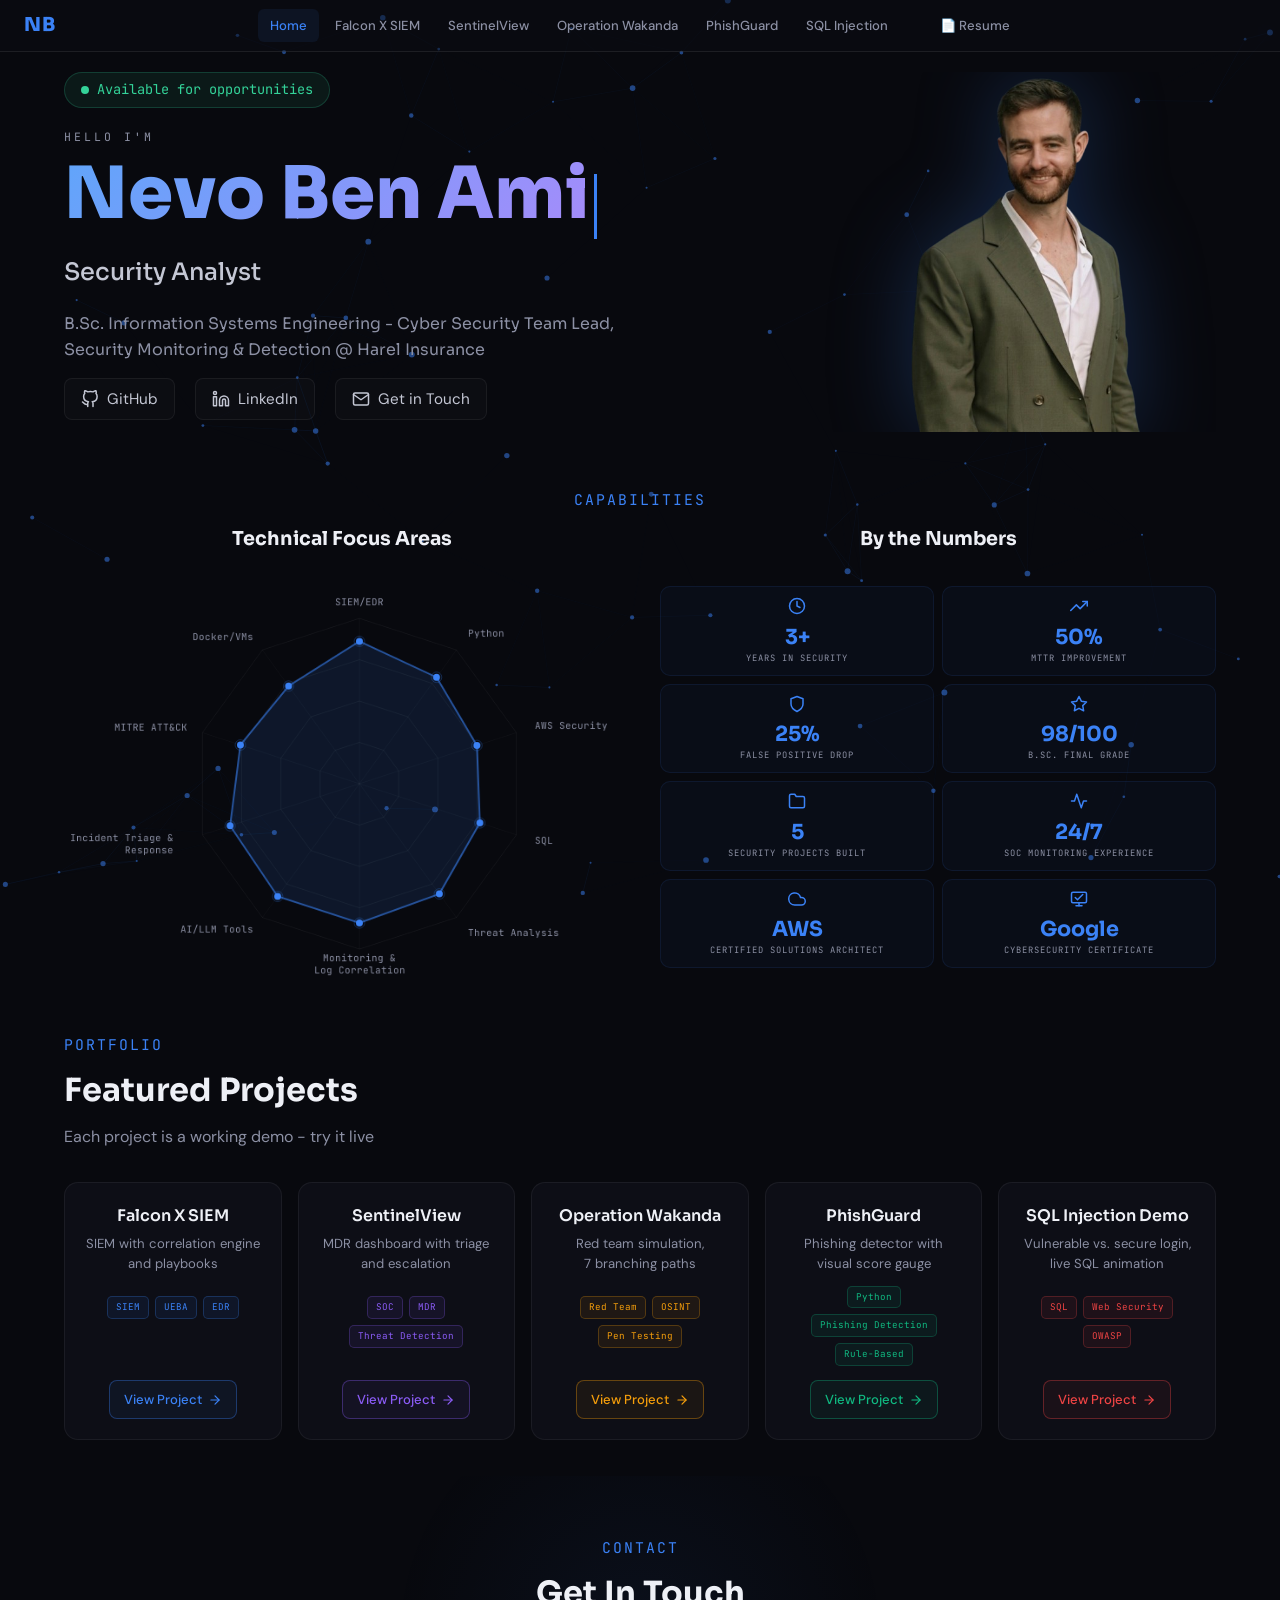
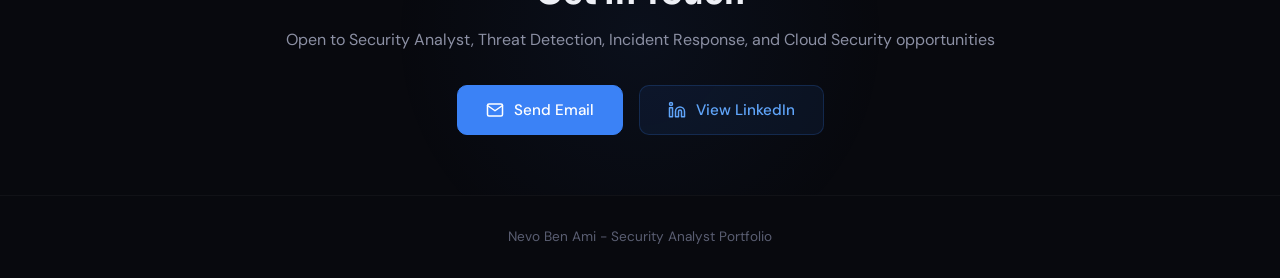
==== portfolio/index.html @ e3927777 "Initial commit" ====
<!DOCTYPE html>
<html lang="en">
<head>
  <meta charset="UTF-8">
  <link rel="icon" type="image/svg+xml" href="favicon.svg">
  <meta name="description" content="Nevo Ben Ami - Security Analyst portfolio. Team Lead at Harel Insurance, B.Sc. Information Systems Engineering - Cyber Security.">
  <meta property="og:title" content="Nevo Ben Ami - Security Analyst">
  <meta property="og:description" content="Security Analyst portfolio featuring SIEM, threat detection, and cybersecurity projects.">
  <meta property="og:image" content="nevo.png">
  <meta property="og:type" content="website">
  <meta name="viewport" content="width=device-width, initial-scale=1.0, maximum-scale=1.0">
  <title>Nevo Ben Ami - Security Analyst</title>
  <link rel="stylesheet" href="style.css">
</head>
<body>

<canvas id="particle-canvas"></canvas>
<div class="cursor-glow" id="cursorGlow"></div>

<!-- ======================== NAVBAR ======================== -->
<nav class="navbar">
  <a href="index.html" class="nav-logo">NB</a>
  <button class="hamburger" onclick="document.getElementById('navLinks').classList.toggle('open')">
    <span></span><span></span><span></span>
  </button>
  <div class="nav-links" id="navLinks">
    <a href="index.html" class="active" data-mobile="Home"><span class="nav-text">Home</span></a>
    <a href="falcon-x.html" data-mobile="Falcon X SIEM"><span class="nav-text">Falcon X SIEM</span></a>
    <a href="sentinelview.html" data-mobile="SentinelView"><span class="nav-text">SentinelView</span></a>
    <a href="operation-wakanda.html" data-mobile="Operation Wakanda"><span class="nav-text">Operation Wakanda</span></a>
    <a href="phishguard.html" data-mobile="PhishGuard"><span class="nav-text">PhishGuard</span></a>
    <a href="sql-injection.html" data-mobile="SQL Injection"><span class="nav-text">SQL Injection</span></a>
    <a href="resume.html" data-mobile="&#128196; Resume"><span class="nav-text">&#128196; Resume</span></a>
  </div>
  <div class="nav-spacer"></div>
</nav>

<div class="page-wrapper">

  <!-- ======================== HERO ======================== -->
  <section class="hero">
    <div class="hero-grid">
      <div class="hero-text">
        <div class="hero-badge fade-in">
          <span class="pulse-dot"></span>
          Available for opportunities
        </div>

        <span class="hero-hello fade-in">HELLO I'M</span>

        <h1 class="hero-name hero-name-gradient fade-in" id="heroName"><span id="typedText"></span><span class="typing-cursor" id="typingCursor"></span></h1>

        <p class="hero-role fade-in">Security Analyst</p>

        <p class="hero-about fade-in">
          <span class="hero-about-line1">B.Sc. Information Systems Engineering - Cyber Security</span>
          <span class="hero-about-line2">Team Lead, Security Monitoring & Detection @ Harel Insurance</span>
        </p>

        <div class="hero-links fade-in">
          <a href="https://github.com/N3V044" target="_blank" rel="noopener">
            <svg viewBox="0 0 24 24" fill="none" stroke="currentColor" stroke-width="2" stroke-linecap="round" stroke-linejoin="round"><path d="M9 19c-5 1.5-5-2.5-7-3m14 6v-3.87a3.37 3.37 0 0 0-.94-2.61c3.14-.35 6.44-1.54 6.44-7A5.44 5.44 0 0 0 20 4.77 5.07 5.07 0 0 0 19.91 1S18.73.65 16 2.48a13.38 13.38 0 0 0-7 0C6.27.65 5.09 1 5.09 1A5.07 5.07 0 0 0 5 4.77a5.44 5.44 0 0 0-1.5 3.78c0 5.42 3.3 6.61 6.44 7A3.37 3.37 0 0 0 9 18.13V22"/></svg>
            GitHub
          </a>
          <a href="https://www.linkedin.com/in/nevo-ben-ami-cybersecurity/" target="_blank" rel="noopener">
            <svg viewBox="0 0 24 24" fill="none" stroke="currentColor" stroke-width="2" stroke-linecap="round" stroke-linejoin="round"><path d="M16 8a6 6 0 0 1 6 6v7h-4v-7a2 2 0 0 0-2-2 2 2 0 0 0-2 2v7h-4v-7a6 6 0 0 1 6-6z"/><rect x="2" y="9" width="4" height="12"/><circle cx="4" cy="4" r="2"/></svg>
            LinkedIn
          </a>
          <a href="mailto:nevoba44@gmail.com">
            <svg viewBox="0 0 24 24" fill="none" stroke="currentColor" stroke-width="2" stroke-linecap="round" stroke-linejoin="round"><path d="M4 4h16c1.1 0 2 .9 2 2v12c0 1.1-.9 2-2 2H4c-1.1 0-2-.9-2-2V6c0-1.1.9-2 2-2z"/><polyline points="22,6 12,13 2,6"/></svg>
            Get in Touch
          </a>
        </div>
      </div>

      <div class="hero-photo fade-in">
        <img src="nevo.png" alt="Nevo Ben Ami" class="hero-img">
      </div>
    </div>
  </section>

  <!-- ======================== CAPABILITIES + STATS ======================== -->
  <section class="capabilities-stats" id="capabilities">
    <div class="container">
      <div class="capstats-header fade-in">
        <p class="section-label">Capabilities</p>
      </div>
      <div class="capstats-grid">
        <div class="capstats-left fade-in">
          <h3 class="capstats-col-title">Technical Focus Areas</h3>
          <div class="radar-container" style="margin-left:0px;margin-top:-30px">
            <canvas class="radar-canvas" id="radarCanvas" width="640" height="540"></canvas>
          </div>
        </div>
        <div class="capstats-right fade-in">
          <h3 class="capstats-col-title">By the Numbers</h3>
          <div class="stat-cards-grid">
            <div class="stat-card">
              <svg class="stat-icon" viewBox="0 0 24 24" fill="none" stroke="currentColor" stroke-width="2" stroke-linecap="round" stroke-linejoin="round"><circle cx="12" cy="12" r="10"/><polyline points="12 6 12 12 16 14"/></svg>
              <span class="stat-number">3+</span>
              <span class="stat-label">Years in Security</span>
            </div>
            <div class="stat-card">
              <svg class="stat-icon" viewBox="0 0 24 24" fill="none" stroke="currentColor" stroke-width="2" stroke-linecap="round" stroke-linejoin="round"><polyline points="23 6 13.5 15.5 8.5 10.5 1 18"/><polyline points="17 6 23 6 23 12"/></svg>
              <span class="stat-number">50%</span>
              <span class="stat-label">MTTR Improvement</span>
            </div>
            <div class="stat-card">
              <svg class="stat-icon" viewBox="0 0 24 24" fill="none" stroke="currentColor" stroke-width="2" stroke-linecap="round" stroke-linejoin="round"><path d="M12 22s8-4 8-10V5l-8-3-8 3v7c0 6 8 10 8 10z"/></svg>
              <span class="stat-number">25%</span>
              <span class="stat-label">False Positive Drop</span>
            </div>
            <div class="stat-card">
              <svg class="stat-icon" viewBox="0 0 24 24" fill="none" stroke="currentColor" stroke-width="2" stroke-linecap="round" stroke-linejoin="round"><polygon points="12 2 15.09 8.26 22 9.27 17 14.14 18.18 21.02 12 17.77 5.82 21.02 7 14.14 2 9.27 8.91 8.26 12 2"/></svg>
              <span class="stat-number">98/100</span>
              <span class="stat-label">B.Sc. Final Grade</span>
            </div>
            <div class="stat-card">
              <svg class="stat-icon" viewBox="0 0 24 24" fill="none" stroke="currentColor" stroke-width="2" stroke-linecap="round" stroke-linejoin="round"><path d="M22 19a2 2 0 0 1-2 2H4a2 2 0 0 1-2-2V5a2 2 0 0 1 2-2h5l2 3h9a2 2 0 0 1 2 2z"/></svg>
              <span class="stat-number">5</span>
              <span class="stat-label">Security Projects Built</span>
            </div>
            <div class="stat-card">
              <svg class="stat-icon" viewBox="0 0 24 24" fill="none" stroke="currentColor" stroke-width="2" stroke-linecap="round" stroke-linejoin="round"><polyline points="22 12 18 12 15 21 9 3 6 12 2 12"/></svg>
              <span class="stat-number">24/7</span>
              <span class="stat-label">SOC Monitoring Experience</span>
            </div>
            <div class="stat-card">
              <svg class="stat-icon" viewBox="0 0 24 24" fill="none" stroke="currentColor" stroke-width="2" stroke-linecap="round" stroke-linejoin="round"><path d="M18 10h-1.26A8 8 0 1 0 9 20h9a5 5 0 0 0 0-10z"/></svg>
              <span class="stat-number">AWS</span>
              <span class="stat-label">Certified Solutions Architect</span>
            </div>
            <div class="stat-card">
              <svg class="stat-icon" viewBox="0 0 24 24" fill="none" stroke="currentColor" stroke-width="2" stroke-linecap="round" stroke-linejoin="round"><rect x="2" y="3" width="20" height="14" rx="2" ry="2"/><line x1="8" y1="21" x2="16" y2="21"/><line x1="12" y1="17" x2="12" y2="21"/><path d="M7 10l3 3 7-7"/></svg>
              <span class="stat-number">Google</span>
              <span class="stat-label">Cybersecurity Certificate</span>
            </div>
          </div>
        </div>
      </div>
    </div>
  </section>

  <!-- ======================== PORTFOLIO ======================== -->
  <section class="portfolio" id="portfolio">
    <div class="container">
      <p class="section-label fade-in">Portfolio</p>
      <h2 class="section-title fade-in">Featured Projects</h2>
      <p class="section-subtitle fade-in">Each project is a working demo - try it live</p>

      <div class="portfolio-grid">

        <div class="project-card fade-in">
          <h3 class="card-title">Falcon X SIEM</h3>
          <p class="card-desc">SIEM with correlation engine and playbooks</p>
          <div class="card-tags">
            <span class="card-tag" style="color:#3b82f6;background:rgba(59,130,246,0.08);border:1px solid rgba(59,130,246,0.25)">SIEM</span>
            <span class="card-tag" style="color:#3b82f6;background:rgba(59,130,246,0.08);border:1px solid rgba(59,130,246,0.25)">UEBA</span>
            <span class="card-tag" style="color:#3b82f6;background:rgba(59,130,246,0.08);border:1px solid rgba(59,130,246,0.25)">EDR</span>
          </div>
          <a href="falcon-x.html" class="card-btn" style="color:#3b82f6;border:1px solid rgba(59,130,246,0.35);background:rgba(59,130,246,0.06)">
            View Project
            <svg viewBox="0 0 24 24" fill="none" stroke="currentColor" stroke-width="2" stroke-linecap="round" stroke-linejoin="round"><line x1="5" y1="12" x2="19" y2="12"/><polyline points="12 5 19 12 12 19"/></svg>
          </a>
        </div>

        <div class="project-card fade-in">
          <h3 class="card-title">SentinelView</h3>
          <p class="card-desc">MDR dashboard with triage and escalation</p>
          <div class="card-tags">
            <span class="card-tag" style="color:#8b5cf6;background:rgba(139,92,246,0.08);border:1px solid rgba(139,92,246,0.25)">SOC</span>
            <span class="card-tag" style="color:#8b5cf6;background:rgba(139,92,246,0.08);border:1px solid rgba(139,92,246,0.25)">MDR</span>
            <span class="card-tag" style="color:#8b5cf6;background:rgba(139,92,246,0.08);border:1px solid rgba(139,92,246,0.25)">Threat Detection</span>
          </div>
          <a href="sentinelview.html" class="card-btn" style="color:#8b5cf6;border:1px solid rgba(139,92,246,0.35);background:rgba(139,92,246,0.06)">
            View Project
            <svg viewBox="0 0 24 24" fill="none" stroke="currentColor" stroke-width="2" stroke-linecap="round" stroke-linejoin="round"><line x1="5" y1="12" x2="19" y2="12"/><polyline points="12 5 19 12 12 19"/></svg>
          </a>
        </div>

        <div class="project-card fade-in">
          <h3 class="card-title">Operation Wakanda</h3>
          <p class="card-desc">Red team simulation,<br>7 branching paths</p>
          <div class="card-tags">
            <span class="card-tag" style="color:#f59e0b;background:rgba(245,158,11,0.08);border:1px solid rgba(245,158,11,0.25)">Red Team</span>
            <span class="card-tag" style="color:#f59e0b;background:rgba(245,158,11,0.08);border:1px solid rgba(245,158,11,0.25)">OSINT</span>
            <span class="card-tag" style="color:#f59e0b;background:rgba(245,158,11,0.08);border:1px solid rgba(245,158,11,0.25)">Pen Testing</span>
          </div>
          <a href="operation-wakanda.html" class="card-btn" style="color:#f59e0b;border:1px solid rgba(245,158,11,0.35);background:rgba(245,158,11,0.06)">
            View Project
            <svg viewBox="0 0 24 24" fill="none" stroke="currentColor" stroke-width="2" stroke-linecap="round" stroke-linejoin="round"><line x1="5" y1="12" x2="19" y2="12"/><polyline points="12 5 19 12 12 19"/></svg>
          </a>
        </div>

        <div class="project-card fade-in">
          <h3 class="card-title">PhishGuard</h3>
          <p class="card-desc">Phishing detector with visual score gauge</p>
          <div class="card-tags">
            <span class="card-tag" style="color:#10b981;background:rgba(16,185,129,0.08);border:1px solid rgba(16,185,129,0.25)">Python</span>
            <span class="card-tag" style="color:#10b981;background:rgba(16,185,129,0.08);border:1px solid rgba(16,185,129,0.25)">Phishing Detection</span>
            <span class="card-tag" style="color:#10b981;background:rgba(16,185,129,0.08);border:1px solid rgba(16,185,129,0.25)">Rule-Based</span>
          </div>
          <a href="phishguard.html" class="card-btn" style="color:#10b981;border:1px solid rgba(16,185,129,0.35);background:rgba(16,185,129,0.06)">
            View Project
            <svg viewBox="0 0 24 24" fill="none" stroke="currentColor" stroke-width="2" stroke-linecap="round" stroke-linejoin="round"><line x1="5" y1="12" x2="19" y2="12"/><polyline points="12 5 19 12 12 19"/></svg>
          </a>
        </div>

        <div class="project-card fade-in">
          <h3 class="card-title">SQL Injection Demo</h3>
          <p class="card-desc">Vulnerable vs. secure login, live SQL animation</p>
          <div class="card-tags">
            <span class="card-tag" style="color:#ef4444;background:rgba(239,68,68,0.08);border:1px solid rgba(239,68,68,0.25)">SQL</span>
            <span class="card-tag" style="color:#ef4444;background:rgba(239,68,68,0.08);border:1px solid rgba(239,68,68,0.25)">Web Security</span>
            <span class="card-tag" style="color:#ef4444;background:rgba(239,68,68,0.08);border:1px solid rgba(239,68,68,0.25)">OWASP</span>
          </div>
          <a href="sql-injection.html" class="card-btn" style="color:#ef4444;border:1px solid rgba(239,68,68,0.35);background:rgba(239,68,68,0.06)">
            View Project
            <svg viewBox="0 0 24 24" fill="none" stroke="currentColor" stroke-width="2" stroke-linecap="round" stroke-linejoin="round"><line x1="5" y1="12" x2="19" y2="12"/><polyline points="12 5 19 12 12 19"/></svg>
          </a>
        </div>

      </div>
    </div>
  </section>

  <!-- ======================== GET IN TOUCH ======================== -->
  <section class="contact-section" id="contact">
    <div class="contact-glow"></div>
    <div class="container" style="text-align:center">
      <p class="section-label fade-in">Contact</p>
      <h2 class="section-title fade-in">Get In Touch</h2>
      <p class="section-subtitle fade-in">Open to Security Analyst, Threat Detection, Incident Response, and Cloud Security opportunities</p>
      <div class="contact-buttons fade-in">
        <a href="mailto:nevoba44@gmail.com" class="contact-btn contact-btn-primary">
          <svg viewBox="0 0 24 24" fill="none" stroke="currentColor" stroke-width="2" stroke-linecap="round" stroke-linejoin="round" width="18" height="18"><path d="M4 4h16c1.1 0 2 .9 2 2v12c0 1.1-.9 2-2 2H4c-1.1 0-2-.9-2-2V6c0-1.1.9-2 2-2z"/><polyline points="22,6 12,13 2,6"/></svg>
          Send Email
        </a>
        <a href="https://www.linkedin.com/in/nevo-ben-ami-cybersecurity/" target="_blank" rel="noopener" class="contact-btn contact-btn-secondary">
          <svg viewBox="0 0 24 24" fill="none" stroke="currentColor" stroke-width="2" stroke-linecap="round" stroke-linejoin="round" width="18" height="18"><path d="M16 8a6 6 0 0 1 6 6v7h-4v-7a2 2 0 0 0-2-2 2 2 0 0 0-2 2v7h-4v-7a6 6 0 0 1 6-6z"/><rect x="2" y="9" width="4" height="12"/><circle cx="4" cy="4" r="2"/></svg>
          View LinkedIn
        </a>
      </div>
    </div>
  </section>

  <footer class="footer">
    <p>Nevo Ben Ami - Security Analyst Portfolio</p>
  </footer>

</div>

<script>
/* ============================================================
   PARTICLE NETWORK BACKGROUND
   ============================================================ */
(function() {
  const canvas = document.getElementById('particle-canvas');
  const ctx = canvas.getContext('2d');
  let particles = [];
  const PARTICLE_COUNT = 80;
  const CONNECTION_DIST = 150;

  function resize() {
    canvas.width = window.innerWidth;
    canvas.height = window.innerHeight;
  }
  resize();
  window.addEventListener('resize', resize);

  class Particle {
    constructor() {
      this.x = Math.random() * canvas.width;
      this.y = Math.random() * canvas.height;
      this.vx = (Math.random() - 0.5) * 0.5;
      this.vy = (Math.random() - 0.5) * 0.5;
      this.radius = Math.random() * 2 + 1;
    }
    update() {
      this.x += this.vx;
      this.y += this.vy;
      if (this.x < 0 || this.x > canvas.width) this.vx *= -1;
      if (this.y < 0 || this.y > canvas.height) this.vy *= -1;
    }
    draw() {
      ctx.beginPath();
      ctx.arc(this.x, this.y, this.radius, 0, Math.PI * 2);
      ctx.fillStyle = 'rgba(59, 130, 246, 0.5)';
      ctx.fill();
    }
  }

  for (let i = 0; i < PARTICLE_COUNT; i++) {
    particles.push(new Particle());
  }

  function animate() {
    ctx.clearRect(0, 0, canvas.width, canvas.height);
    particles.forEach(p => { p.update(); p.draw(); });
    for (let i = 0; i < particles.length; i++) {
      for (let j = i + 1; j < particles.length; j++) {
        const dx = particles[i].x - particles[j].x;
        const dy = particles[i].y - particles[j].y;
        const dist = Math.sqrt(dx * dx + dy * dy);
        if (dist < CONNECTION_DIST) {
          ctx.beginPath();
          ctx.moveTo(particles[i].x, particles[i].y);
          ctx.lineTo(particles[j].x, particles[j].y);
          ctx.strokeStyle = 'rgba(59, 130, 246, ' + (1 - dist / CONNECTION_DIST) * 0.15 + ')';
          ctx.lineWidth = 0.5;
          ctx.stroke();
        }
      }
    }
    requestAnimationFrame(animate);
  }
  animate();
})();

/* ============================================================
   CURSOR GLOW
   ============================================================ */
document.addEventListener('mousemove', function(e) {
  const glow = document.getElementById('cursorGlow');
  glow.style.left = e.clientX + 'px';
  glow.style.top = e.clientY + 'px';
});

/* ============================================================
   TYPING ANIMATION
   ============================================================ */
(function() {
  const text = 'Nevo Ben Ami';
  const el = document.getElementById('typedText');
  const cursor = document.getElementById('typingCursor');
  let i = 0;
  function type() {
    if (i < text.length) {
      el.textContent += text.charAt(i);
      i++;
      setTimeout(type, 90);
    } else {
      setTimeout(function() { cursor.classList.add('hidden'); }, 1500);
    }
  }
  setTimeout(type, 600);
})();

/* ============================================================
   SCROLL FADE-IN
   ============================================================ */
(function() {
  const observer = new IntersectionObserver(function(entries) {
    entries.forEach(function(entry) {
      if (entry.isIntersecting) {
        entry.target.classList.add('visible');
      }
    });
  }, { threshold: 0.1 });

  document.querySelectorAll('.fade-in').forEach(function(el) {
    observer.observe(el);
  });
})();

/* ============================================================
   RADAR CHART
   ============================================================ */
(function() {
  const canvas = document.getElementById('radarCanvas');
  if (!canvas) return;
  const ctx = canvas.getContext('2d');
  const skills = [
    { label: 'SIEM/EDR', value: 0.92 },
    { label: 'Python', value: 0.85 },
    { label: 'AWS Security', value: 0.80 },
    { label: 'SQL', value: 0.82 },
    { label: 'Threat Analysis', value: 0.88 },
    { label: 'Monitoring &\nLog Correlation', value: 0.90 },
    { label: 'AI/LLM Tools', value: 0.90 },
    { label: 'Incident Triage &\nResponse', value: 0.88 },
    { label: 'MITRE ATT&CK', value: 0.81 },
    { label: 'Docker/VMs', value: 0.78 }
  ];
  const n = skills.length;
  const cx = canvas.width / 2 + 20;
  const cy = canvas.height / 2 + 10;
  const maxR = 190;
  const levels = 4;
  let animProgress = 0;
  const animDuration = 60;

  function angleFor(i) {
    return (Math.PI * 2 * i / n) - Math.PI / 2;
  }

  function draw(progress) {
    ctx.clearRect(0, 0, canvas.width, canvas.height);
    // grid
    for (let l = 1; l <= levels; l++) {
      ctx.beginPath();
      const r = maxR * l / levels;
      for (let i = 0; i <= n; i++) {
        const a = angleFor(i % n);
        const x = cx + Math.cos(a) * r;
        const y = cy + Math.sin(a) * r;
        if (i === 0) ctx.moveTo(x, y); else ctx.lineTo(x, y);
      }
      ctx.closePath();
      ctx.strokeStyle = 'rgba(255,255,255,0.06)';
      ctx.lineWidth = 1;
      ctx.stroke();
    }
    // axes
    for (let i = 0; i < n; i++) {
      const a = angleFor(i);
      ctx.beginPath();
      ctx.moveTo(cx, cy);
      ctx.lineTo(cx + Math.cos(a) * maxR, cy + Math.sin(a) * maxR);
      ctx.strokeStyle = 'rgba(255,255,255,0.04)';
      ctx.stroke();
    }
    // data polygon
    ctx.beginPath();
    for (let i = 0; i <= n; i++) {
      const idx = i % n;
      const a = angleFor(idx);
      const r = maxR * skills[idx].value * progress;
      const x = cx + Math.cos(a) * r;
      const y = cy + Math.sin(a) * r;
      if (i === 0) ctx.moveTo(x, y); else ctx.lineTo(x, y);
    }
    ctx.closePath();
    ctx.fillStyle = 'rgba(59, 130, 246, 0.12)';
    ctx.fill();
    ctx.strokeStyle = 'rgba(59, 130, 246, 0.6)';
    ctx.lineWidth = 2;
    ctx.stroke();
    // dots
    for (let i = 0; i < n; i++) {
      const a = angleFor(i);
      const r = maxR * skills[i].value * progress;
      const x = cx + Math.cos(a) * r;
      const y = cy + Math.sin(a) * r;
      ctx.beginPath();
      ctx.arc(x, y, 4, 0, Math.PI * 2);
      ctx.fillStyle = '#3b82f6';
      ctx.fill();
      ctx.beginPath();
      ctx.arc(x, y, 6, 0, Math.PI * 2);
      ctx.strokeStyle = 'rgba(59,130,246,0.3)';
      ctx.lineWidth = 1;
      ctx.stroke();
    }
    // labels (multiline support)
    ctx.font = '11px "JetBrains Mono", monospace';
    ctx.fillStyle = '#8c90a4';
    ctx.textBaseline = 'middle';
    for (let i = 0; i < n; i++) {
      const a = angleFor(i);
      var lr = maxR + 18;
      if (Math.cos(a) > 0.1) lr = maxR + 22;
      if (i === 7) lr = maxR + 35;
      const x = cx + Math.cos(a) * lr;
      const y = cy + Math.sin(a) * lr;
      if (Math.abs(Math.cos(a)) < 0.1) {
        ctx.textAlign = 'center';
      } else if (Math.cos(a) > 0) {
        ctx.textAlign = 'left';
      } else {
        ctx.textAlign = 'right';
      }
      var lines = skills[i].label.split('\n');
      var lineH = 14;
      var savedAlign = ctx.textAlign;
      if (lines.length > 1 && i !== 7) ctx.textAlign = 'center';
      var startY = y - (lines.length - 1) * lineH / 2;
      for (var li = 0; li < lines.length; li++) {
        ctx.fillText(lines[li], x, startY + li * lineH);
      }
      ctx.textAlign = savedAlign;
    }
  }

  let started = false;
  const radarObs = new IntersectionObserver(function(entries) {
    if (entries[0].isIntersecting && !started) {
      started = true;
      function step() {
        animProgress++;
        const t = Math.min(animProgress / animDuration, 1);
        const eased = 1 - Math.pow(1 - t, 3);
        draw(eased);
        if (t < 1) requestAnimationFrame(step);
      }
      step();
    }
  }, { threshold: 0.3 });
  radarObs.observe(canvas);
})();
</script>

<script>
document.querySelectorAll('.nav-links a').forEach(function(link) {
  link.addEventListener('click', function(e) {
    var href = this.getAttribute('href');
    if (href && !href.startsWith('#') && !href.startsWith('mailto')) {
      e.preventDefault();
      document.body.style.transition = 'opacity 0.3s ease';
      document.body.style.opacity = '0';
      setTimeout(function() { window.location.href = href; }, 300);
    }
  });
});
</script>

<script>
window.addEventListener('load', function() {
  requestAnimationFrame(function() {
    requestAnimationFrame(function() {
      var active = document.querySelector('.nav-links a.active');
      var navLinks = document.getElementById('navLinks');
      if (active && navLinks) {
        var activeRect = active.getBoundingClientRect();
        var navRect = navLinks.getBoundingClientRect();
        var offset = activeRect.left - navRect.left - (navRect.width / 2) + (activeRect.width / 2);
        navLinks.scrollLeft = Math.max(0, navLinks.scrollLeft + offset);
      }
    });
  });
});
</script>

</body>
</html>
---- portfolio/style.css ----
/* ============================================================
   DESIGN SYSTEM
   ============================================================ */
@import url('https://fonts.googleapis.com/css2?family=DM+Sans:ital,wght@0,400;0,500;0,700;1,400&family=JetBrains+Mono:wght@400;500;700&family=Sora:wght@400;500;600;700;800&display=swap');

:root {
  --bg: #08090e;
  --bg2: #0d0e16;
  --bg3: #12131d;
  --bg4: #1a1b28;
  --bg5: #232436;
  --tx: #eef0f6;
  --t2: #c4c7d4;
  --t3: #8c90a4;
  --t4: #5a5e72;
  --bl: #3b82f6;
  --bl2: #60a5fa;
  --tl: #34d399;
  --am: #fbbf24;
  --rd: #f87171;
  --font-heading: 'Sora', sans-serif;
  --font-body: 'DM Sans', sans-serif;
  --font-mono: 'JetBrains Mono', monospace;
  --navbar-h: 52px;
}

/* ============================================================
   RESET & BASE
   ============================================================ */
*, *::before, *::after {
  margin: 0;
  padding: 0;
  box-sizing: border-box;
}

html {
  scroll-behavior: smooth;
  -webkit-font-smoothing: antialiased;
  -moz-osx-font-smoothing: grayscale;
  zoom: 1;
  -moz-transform: scale(1);
  text-size-adjust: 100%;
  -webkit-text-size-adjust: 100%;
}

body {
  font-family: var(--font-body);
  background: var(--bg);
  color: var(--tx);
  min-height: 100vh;
  overflow-x: hidden;
  line-height: 1.6;
  padding-top: var(--navbar-h);
  animation: pageFadeIn 0.4s ease forwards;
}

@keyframes pageFadeIn {
  from { opacity: 0; }
  to   { opacity: 1; }
}

a {
  color: var(--bl2);
  text-decoration: none;
  transition: color 0.2s;
}

a:hover {
  color: var(--bl);
}

/* ============================================================
   STICKY NAVBAR
   ============================================================ */
.navbar {
  position: fixed;
  top: 0;
  left: 0;
  right: 0;
  height: var(--navbar-h);
  background: rgba(13, 14, 22, 0.45);
  backdrop-filter: blur(20px);
  -webkit-backdrop-filter: blur(20px);
  border-bottom: 1px solid rgba(255, 255, 255, 0.08);
  z-index: 100;
  display: flex;
  align-items: center;
  padding: 0 24px;
}

.nav-logo {
  font-family: var(--font-heading);
  font-size: 1.2rem;
  font-weight: 800;
  color: var(--bl);
  text-decoration: none;
  letter-spacing: 1px;
}

.nav-logo:hover {
  color: var(--bl2);
}

.nav-spacer {
  width: 32px;
  flex-shrink: 0;
}

.nav-links {
  display: flex;
  align-items: center;
  gap: 4px;
  list-style: none;
  margin: 0 auto;
}

.nav-links a {
  font-family: var(--font-body);
  font-size: 0.82rem;
  font-weight: 500;
  color: var(--t3);
  padding: 6px 12px;
  border-radius: 6px;
  transition: all 0.2s;
  white-space: nowrap;
}

.nav-links a:hover {
  color: var(--tx);
  background: rgba(255,255,255,0.04);
}

.nav-links a.active {
  color: var(--bl);
  background: rgba(59,130,246,0.08);
}

.page-falcon .nav-links a.active {
  color: #3b82f6;
  background: rgba(59,130,246,0.08);
}
.page-sentinel .nav-links a.active {
  color: #8b5cf6;
  background: rgba(139,92,246,0.08);
}
.page-wakanda .nav-links a.active {
  color: #f59e0b;
  background: rgba(245,158,11,0.08);
}
.page-phishguard .nav-links a.active {
  color: #10b981;
  background: rgba(16,185,129,0.08);
}
.page-sql .nav-links a.active {
  color: #ef4444;
  background: rgba(239,68,68,0.08);
}

.nav-links a[href="resume.html"] {
  margin-left: 24px;
}

.hamburger {
  display: none;
  flex-direction: column;
  gap: 5px;
  background: none;
  border: none;
  cursor: pointer;
  padding: 4px;
  margin-left: auto;
}

.hamburger span {
  display: block;
  width: 22px;
  height: 2px;
  background: var(--t2);
  border-radius: 2px;
  transition: all 0.3s;
}

/* ============================================================
   PARTICLE CANVAS
   ============================================================ */
#particle-canvas {
  position: fixed;
  top: 0;
  left: 0;
  width: 100%;
  height: 100%;
  z-index: 0;
  pointer-events: none;
}

/* ============================================================
   CURSOR GLOW
   ============================================================ */
.cursor-glow {
  position: fixed;
  width: 600px;
  height: 600px;
  border-radius: 50%;
  pointer-events: none;
  z-index: 1;
  background: radial-gradient(circle, rgba(59,130,246,0.06) 0%, transparent 70%);
  transform: translate(-50%, -50%);
  transition: opacity 0.3s;
  opacity: 0;
}

body:hover .cursor-glow {
  opacity: 1;
}

/* ============================================================
   LAYOUT
   ============================================================ */
.page-wrapper {
  position: relative;
  z-index: 2;
  min-height: 100vh;
}

.container {
  max-width: 1200px;
  margin: 0 auto;
  padding: 0 24px;
}

section {
  padding: 36px 0;
}

/* ============================================================
   SCROLL ANIMATIONS
   ============================================================ */
.fade-in {
  opacity: 0;
  transform: translateY(30px);
  transition: opacity 0.7s ease, transform 0.7s ease;
}

.fade-in.visible {
  opacity: 1;
  transform: translateY(0);
}

/* ============================================================
   SECTION TITLES
   ============================================================ */
.section-label {
  font-family: var(--font-mono);
  font-size: 0.925rem;
  color: var(--bl);
  text-transform: uppercase;
  letter-spacing: 2px;
  margin-bottom: 8px;
}

.section-title {
  font-family: var(--font-heading);
  font-size: 2rem;
  font-weight: 700;
  color: var(--tx);
  margin-bottom: 8px;
}

.section-subtitle {
  color: var(--t3);
  font-size: 1rem;
  margin-bottom: 32px;
}

/* ============================================================
   HERO SECTION
   ============================================================ */
.hero {
  padding: 20px 24px 20px;
  max-width: 1200px;
  margin: 0 auto;
}

.hero-grid {
  display: grid;
  grid-template-columns: 1fr 1fr;
  align-items: flex-start;
  gap: 40px;
}

.hero-text {
  display: flex;
  flex-direction: column;
  align-items: flex-start;
  justify-content: flex-start;
  padding-bottom: 0;
}

.hero-photo {
  display: flex;
  align-items: flex-start;
  justify-content: flex-end;
  overflow: hidden;
  align-self: flex-start;
  padding-right: 60px;
}

.hero-img {
  max-height: 360px;
  width: auto;
  object-fit: contain;
  object-position: bottom;
  filter: drop-shadow(0 0 40px rgba(59, 130, 246, 0.25));
}

.hero-badge {
  display: inline-flex;
  align-items: center;
  gap: 8px;
  background: rgba(52, 211, 153, 0.08);
  border: 1px solid rgba(52, 211, 153, 0.2);
  border-radius: 999px;
  padding: 6px 16px;
  font-size: 0.85rem;
  color: var(--tl);
  margin-bottom: 20px;
  font-family: var(--font-mono);
}

.pulse-dot {
  width: 8px;
  height: 8px;
  background: var(--tl);
  border-radius: 50%;
  animation: pulse 2s ease-in-out infinite;
}

@keyframes pulse {
  0%, 100% { opacity: 1; box-shadow: 0 0 0 0 rgba(52, 211, 153, 0.4); }
  50% { opacity: 0.7; box-shadow: 0 0 0 8px rgba(52, 211, 153, 0); }
}

.hero-hello {
  font-family: var(--font-mono);
  font-size: 0.72rem;
  color: var(--t3);
  letter-spacing: 3px;
  text-transform: uppercase;
  margin-bottom: 8px;
}

.hero-name {
  font-family: var(--font-heading);
  font-size: clamp(2.5rem, 6vw, 4.5rem);
  font-weight: 800;
  color: var(--tx);
  line-height: 1.1;
  margin-bottom: 12px;
  min-height: 1.2em;
}

.hero-name-gradient {
  background: linear-gradient(135deg, #60a5fa, #a78bfa);
  -webkit-background-clip: text;
  -webkit-text-fill-color: transparent;
  background-clip: text;
}

.typing-cursor {
  display: inline-block;
  width: 3px;
  height: 0.9em;
  background: var(--bl);
  margin-left: 4px;
  vertical-align: text-bottom;
  animation: blink 1s step-end infinite;
  -webkit-text-fill-color: var(--bl);
}

.typing-cursor.hidden {
  display: none;
}

@keyframes blink {
  0%, 100% { opacity: 1; }
  50% { opacity: 0; }
}

.hero-role {
  font-family: var(--font-heading);
  font-size: clamp(1.1rem, 2.5vw, 1.5rem);
  color: var(--t2);
  font-weight: 500;
  margin-bottom: 20px;
}

/* About text - always visible, plain text */
.hero-about {
  font-family: var(--font-heading);
  font-size: clamp(0.9rem, 1.5vw, 1rem);
  color: var(--t3);
  font-weight: 400;
  max-width: 640px;
  line-height: 1.6;
  margin-bottom: 4px;
}

/* Links row */
.hero-links {
  display: flex;
  gap: 20px;
  margin-top: 12px;
  flex-wrap: wrap;
  justify-content: flex-start;
}

.hero-links a {
  display: inline-flex;
  align-items: center;
  gap: 8px;
  color: var(--t2);
  font-size: 0.95rem;
  padding: 8px 16px;
  border-radius: 8px;
  border: 1px solid rgba(255,255,255,0.06);
  background: rgba(255,255,255,0.02);
  transition: all 0.3s;
}

.hero-links a:hover {
  color: var(--bl2);
  border-color: rgba(59,130,246,0.3);
  background: rgba(59,130,246,0.06);
}

.hero-links svg {
  width: 18px;
  height: 18px;
}

/* ============================================================
   CAPABILITIES + STATS COMBINED SECTION
   ============================================================ */
.capabilities-stats {
  padding-bottom: 10px;
}

.capstats-header {
  text-align: center;
  width: 100%;
  display: block;
  margin-bottom: 12px;
}

.capstats-col-title {
  font-family: var(--font-heading);
  font-size: 1.2rem;
  font-weight: 700;
  color: var(--tx);
  margin: 0 0 16px 0;
  padding: 0;
  text-align: center;
  width: 100%;
}

.capstats-grid {
  display: grid;
  grid-template-columns: 1fr 1fr;
  align-items: start;
  gap: 40px;
  width: 100%;
}

.capstats-left {
  text-align: center;
  display: flex;
  flex-direction: column;
  align-items: center;
  padding: 0;
  margin: 0;
}

.radar-container {
  display: block;
  margin: 0 auto;
}

.radar-canvas {
  max-width: 640px;
  width: 100%;
  height: auto;
  aspect-ratio: 640/540;
}

.capstats-right {
  text-align: center;
  display: flex;
  flex-direction: column;
  align-items: center;
}

.capstats-right .capstats-col-title {
  margin-bottom: 32px;
}

.stat-cards-grid {
  margin: 0 auto;
  display: grid;
  grid-template-columns: 1fr 1fr;
  gap: 8px;
  width: 100%;
}

.stat-card {
  background: rgba(59, 130, 246, 0.04);
  border: 1px solid rgba(59, 130, 246, 0.1);
  border-radius: 10px;
  padding: 10px 8px;
  text-align: center;
  transition: all 0.25s;
}

.stat-card:hover {
  border-color: rgba(59,130,246,0.25);
  box-shadow: 0 0 20px rgba(59,130,246,0.08);
}

.stat-icon {
  width: 18px;
  height: 18px;
  color: var(--bl);
  margin-bottom: 4px;
}

.stat-number {
  display: block;
  font-family: var(--font-heading);
  font-size: 1.3rem;
  font-weight: 700;
  color: var(--bl);
  line-height: 1;
}

.stat-label {
  display: block;
  font-family: var(--font-mono);
  font-size: 0.55rem;
  color: var(--t3);
  letter-spacing: 1px;
  text-transform: uppercase;
  margin-top: 3px;
}

/* ============================================================
   PORTFOLIO SECTION
   ============================================================ */
.portfolio {
  padding-top: 6px;
}

.portfolio-grid {
  display: grid;
  grid-template-columns: repeat(5, 1fr);
  gap: 16px;
}

.project-card {
  background: var(--bg2);
  border: 1px solid rgba(255,255,255,0.06);
  border-radius: 14px;
  padding: 20px;
  display: flex;
  flex-direction: column;
  align-items: center;
  text-align: center;
  transition: all 0.3s ease;
  position: relative;
  overflow: hidden;
}

.project-card::before {
  content: '';
  position: absolute;
  top: 0;
  left: 0;
  right: 0;
  height: 2px;
  background: linear-gradient(90deg, var(--bl), var(--tl));
  opacity: 0;
  transition: opacity 0.3s;
}

.project-card:hover {
  border-color: rgba(59,130,246,0.2);
  transform: translateY(-4px);
  box-shadow: 0 12px 40px rgba(0,0,0,0.3);
}

.project-card:hover::before {
  opacity: 1;
}

.card-title {
  font-family: var(--font-heading);
  font-size: 1rem;
  font-weight: 600;
  color: var(--tx);
  margin-bottom: 6px;
}

.card-desc {
  color: var(--t3);
  font-size: 0.82rem;
  margin-bottom: 12px;
  flex-grow: 1;
  display: -webkit-box;
  -webkit-line-clamp: 2;
  -webkit-box-orient: vertical;
  overflow: hidden;
  line-height: 1.5;
}

.card-tags {
  display: flex;
  flex-wrap: wrap;
  gap: 6px;
  margin-bottom: 14px;
  justify-content: center;
  min-height: 70px;
  align-items: flex-start;
  align-content: flex-start;
}

.card-tag {
  font-family: var(--font-mono);
  font-size: 0.58rem;
  padding: 3px 8px;
  border-radius: 5px;
  background: rgba(59,130,246,0.08);
  color: var(--bl2);
  border: 1px solid rgba(59,130,246,0.15);
}

.card-btn {
  display: inline-flex;
  align-items: center;
  gap: 6px;
  font-family: var(--font-body);
  font-size: 0.82rem;
  font-weight: 500;
  color: var(--bl2);
  background: rgba(59,130,246,0.08);
  border: 1px solid rgba(59,130,246,0.2);
  padding: 8px 14px;
  border-radius: 8px;
  cursor: pointer;
  transition: all 0.3s;
  text-decoration: none;
  width: fit-content;
  margin: 0 auto;
}

.card-btn:hover {
  background: rgba(59,130,246,0.15);
  border-color: rgba(59,130,246,0.4);
  color: var(--bl2);
}

.card-btn svg {
  width: 14px;
  height: 14px;
}

/* ============================================================
   PROJECT PAGE - TWO COLUMN LAYOUT
   ============================================================ */
.proj-hero-section {
  padding: 24px 0 32px;
}

.proj-hero-section .container {
  max-width: 1320px;
  padding: 0 64px;
}

.proj-grid {
  display: grid;
  grid-template-columns: 65% 35%;
  gap: 32px;
  align-items: start;
}

.proj-left {
  display: flex;
  flex-direction: column;
  align-items: flex-start;
}

.proj-badge {
  display: inline-block;
  font-family: var(--font-mono);
  font-size: 0.7rem;
  border-radius: 20px;
  padding: 6px 16px;
  margin-bottom: 16px;
}

.proj-desc {
  color: var(--t2);
  font-size: 0.95rem;
  line-height: 1.7;
  margin-bottom: 20px;
  margin-top: -8px;
  width: 100%;
  display: block;
  overflow: visible;
  white-space: normal;
  max-height: none;
}

.proj-tags {
  display: flex;
  flex-wrap: wrap;
  gap: 8px;
}

.proj-tag {
  font-family: var(--font-mono);
  font-size: 0.62rem;
  border-radius: 6px;
  padding: 4px 10px;
}

.proj-right {
  padding-left: 0;
  padding-top: 40px;
  margin-top: 0;
  display: flex;
  flex-direction: column;
  align-items: center;
  text-align: center;
  gap: 16px;
  padding-right: 16px;
}

.proj-hl-border {
  padding-left: 24px;
}

.proj-hl-title {
  font-family: var(--font-mono);
  font-size: 0.65rem;
  letter-spacing: 2px;
  text-transform: uppercase;
}

.proj-hl-list {
  list-style: none;
  display: flex;
  flex-direction: column;
  gap: 14px;
  margin: 0 auto;
}

.proj-hl-list li {
  display: flex;
  align-items: flex-start;
  gap: 10px;
  color: var(--t2);
  font-size: 0.85rem;
  line-height: 1.7;
  text-align: left;
}

.proj-dot {
  flex-shrink: 0;
  width: 6px;
  height: 6px;
  border-radius: 50%;
  margin-top: 8px;
}

/* ============================================================
   GET IN TOUCH SECTION
   ============================================================ */
.contact-section {
  position: relative;
  overflow: hidden;
  padding: 60px 0;
}

.contact-glow {
  position: absolute;
  top: 50%;
  left: 50%;
  transform: translate(-50%, -50%);
  width: 500px;
  height: 500px;
  border-radius: 50%;
  background: radial-gradient(circle, rgba(59,130,246,0.06) 0%, transparent 70%);
  pointer-events: none;
}

.contact-buttons {
  display: flex;
  gap: 16px;
  justify-content: center;
  flex-wrap: wrap;
}

.contact-btn {
  display: inline-flex;
  align-items: center;
  gap: 10px;
  font-family: var(--font-body);
  font-size: 0.95rem;
  font-weight: 500;
  padding: 12px 28px;
  border-radius: 10px;
  cursor: pointer;
  transition: all 0.3s;
  text-decoration: none;
}

.contact-btn svg {
  width: 18px;
  height: 18px;
  flex-shrink: 0;
}

.contact-btn-primary {
  background: var(--bl);
  color: #fff;
  border: 1px solid var(--bl);
}

.contact-btn-primary:hover {
  background: var(--bl2);
  border-color: var(--bl2);
  color: #fff;
  box-shadow: 0 8px 30px rgba(59,130,246,0.3);
}

.contact-btn-secondary {
  background: rgba(59,130,246,0.08);
  color: var(--bl2);
  border: 1px solid rgba(59,130,246,0.2);
}

.contact-btn-secondary:hover {
  background: rgba(59,130,246,0.15);
  border-color: rgba(59,130,246,0.4);
  color: var(--bl2);
}

/* ============================================================
   PROJECT PAGE - SHARED
   ============================================================ */
.project-title {
  font-family: var(--font-heading);
  font-size: clamp(2rem, 4vw, 3rem);
  font-weight: 800;
  color: var(--tx);
  margin-bottom: 4px;
}

/* Demo section */
.demo-section {
  padding: 0;
  margin: 0;
}

.demo-divider {
  border: none;
  border-top: 1px solid rgba(255,255,255,0.06);
  margin: 0 auto 20px auto;
  max-width: 1200px;
}

.demo-label {
  font-family: var(--font-mono);
  font-size: 0.85rem;
  letter-spacing: 3px;
  color: var(--t3);
  text-transform: uppercase;
  text-align: center;
  margin-bottom: 16px;
}

.demo-wrapper {
  width: 80%;
  margin: 0 auto;
  display: block;
  border-radius: 12px;
  overflow: hidden;
  position: relative;
}

.demo-wrapper-wakanda .demo-frame {
  transform: translateY(-350px);
  margin-bottom: -350px;
  pointer-events: all;
}

.demo-frame {
  width: calc(100% + 20px);
  height: 1680px;
  border: none;
  display: block;
  margin-right: -20px;
  background: transparent;
  padding: 0;
  scrollbar-width: none;
  -ms-overflow-style: none;
  pointer-events: all;
}

.demo-frame::-webkit-scrollbar {
  display: none;
  width: 0;
}

/* ============================================================
   FOOTER
   ============================================================ */
.footer {
  text-align: center;
  padding: 30px 24px;
  border-top: 1px solid rgba(255,255,255,0.04);
  color: var(--t4);
  font-size: 0.85rem;
}

/* ============================================================
   RESPONSIVE
   ============================================================ */
@media (max-width: 1024px) {
  .portfolio-grid {
    grid-template-columns: repeat(3, 1fr);
  }
  .proj-hero-section .container {
    padding: 0 32px;
  }
  .capstats-grid {
    gap: 24px;
  }
}

@media (max-width: 768px) {

  :root {
    --navbar-h: 40px;
  }

  /* === NAVBAR === */
  .hamburger { display: none; }
  .navbar {
    height: 40px;
    padding: 0 12px;
  }
  .nav-logo {
    order: 0;
    margin: 0;
    font-size: 0.95rem;
  }
  .nav-spacer { display: none; }
  .nav-links {
    display: flex;
    flex-direction: row;
    flex-wrap: nowrap;
    justify-content: flex-start;
    align-items: center;
    gap: 0;
    margin: 0 auto;
    flex: 1;
    position: static;
    background: transparent;
    border: none;
    padding: 0;
    box-shadow: none;
    backdrop-filter: none;
    -webkit-backdrop-filter: none;
    z-index: auto;
    width: auto;
    max-width: calc(100% - 70px);
    overflow-x: auto;
    overflow-y: hidden;
    scroll-behavior: smooth;
    -webkit-overflow-scrolling: touch;
    scrollbar-width: none;
    -ms-overflow-style: none;
  }
  .nav-links::-webkit-scrollbar { display: none; }
  .nav-links.open { display: flex; }
  .nav-text {
    display: none;
  }
  .nav-links a {
    padding: 4px 4px;
    border-radius: 6px;
    width: auto;
    white-space: nowrap;
    color: var(--t3);
    flex-shrink: 0;
    display: inline-flex;
    align-items: center;
  }
  .nav-links a::after {
    content: attr(data-mobile);
    font-size: 0.58rem;
    line-height: 1;
    font-weight: 500;
    font-family: var(--font-body);
    color: var(--t3);
    display: block;
  }
  .nav-links a[href="resume.html"] { margin-left: 4px; }
  .nav-links a.active::after {
    color: var(--bl);
    background: rgba(59,130,246,0.08);
    border-radius: 6px;
    padding: 3px 6px;
  }
  .page-falcon .nav-links a.active::after {
    color: #3b82f6;
    background: rgba(59,130,246,0.08);
  }
  .page-sentinel .nav-links a.active::after {
    color: #8b5cf6;
    background: rgba(139,92,246,0.08);
  }
  .page-wakanda .nav-links a.active::after {
    color: #f59e0b;
    background: rgba(245,158,11,0.08);
  }
  .page-phishguard .nav-links a.active::after {
    color: #10b981;
    background: rgba(16,185,129,0.08);
  }
  .page-sql .nav-links a.active::after {
    color: #ef4444;
    background: rgba(239,68,68,0.08);
  }

  /* === GENERAL === */
  section { padding: 32px 0; }
  .container { padding: 0 18px; }

  /* === HERO === */
  .hero { padding: 16px 18px; }
  .hero-grid {
    grid-template-columns: 1fr;
    gap: 24px;
  }
  .hero-text {
    order: 2;
    align-items: center;
    text-align: center;
  }
  .hero-photo {
    order: 1;
    justify-content: center;
    align-items: center;
    overflow: visible;
    width: 100%;
    text-align: center;
    padding-right: 0;
  }
  .hero-img {
    max-height: 180px;
    width: auto;
  }
  .hero-name { font-size: 2rem; }
  .hero-role { font-size: 1.1rem; }
  .hero-links {
    flex-direction: row !important;
    justify-content: center;
    gap: 20px;
    flex-wrap: nowrap;
    width: 100%;
  }
  .hero-links a {
    width: 48px !important;
    height: 48px;
    padding: 0 !important;
    font-size: 0 !important;
    display: flex;
    align-items: center;
    justify-content: center;
    border-radius: 50%;
    flex-shrink: 0;
  }
  .hero-links a svg {
    width: 22px;
    height: 22px;
    display: block;
    flex-shrink: 0;
  }
  .hero-about {
    font-size: 0.7rem;
    line-height: 1.8;
    text-align: center;
    width: 100%;
    margin: -8px auto 0;
  }
  .hero-about-line1,
  .hero-about-line2 {
    display: block;
    white-space: nowrap;
    font-size: 0.62rem;
    transform: scale(0.92);
    transform-origin: center;
  }
  .hero-badge { font-size: 0.8rem; }

  /* === CAPABILITIES === */
  .capstats-grid {
    grid-template-columns: 1fr;
    gap: 24px;
  }
  .capstats-left { width: 100%; }
  .capstats-right {
    width: 100%;
    max-width: 420px;
    margin: 0 auto;
  }
  .radar-canvas {
    max-width: 100%;
    height: auto;
  }
  .stat-cards-grid {
    grid-template-columns: 1fr 1fr;
    gap: 8px;
    margin-top: 0;
  }
  .stat-card { padding: 8px 6px; }
  .stat-number { font-size: 1rem; }
  .stat-icon { width: 15px; height: 15px; }

  .capabilities-stats {
    margin-bottom: 32px;
    margin-top: -16px;
  }
  .capstats-header {
    margin-bottom: 0px;
  }
  .capabilities-stats .section-title {
    margin-bottom: 0px;
  }

  /* === PORTFOLIO === */
  .section-subtitle {
    font-size: 0.78rem;
    color: var(--t3);
    margin-bottom: 16px;
  }
  .portfolio-grid { grid-template-columns: 1fr; gap: 12px; }
  .project-card {
    padding: 14px 16px;
    gap: 8px;
    width: 85%;
    margin: 0 auto;
  }
  .card-tags {
    min-height: auto;
    margin-bottom: 8px;
  }
  .card-btn {
    padding: 7px 14px;
    font-size: 0.78rem;
  }

  /* === PROJECT PAGES === */
  .proj-hero-section .container {
    padding: 0 18px;
    max-width: 100%;
  }
  .proj-grid {
    grid-template-columns: 1fr;
    gap: 20px;
  }
  .proj-desc { font-size: 0.72rem; line-height: 1.6; text-align: center; }
  .proj-left {
    width: 100%;
    align-items: center;
    text-align: center;
  }
  .proj-badge {
    display: inline-block;
    margin: 0 auto;
  }
  .project-title {
    text-align: center;
    margin-bottom: 8px;
  }
  .proj-tags {
    flex-wrap: wrap;
    gap: 6px;
    justify-content: center;
  }
  .proj-right {
    border-left: none;
    border-top: 1px solid rgba(255,255,255,0.06);
    padding-top: 8px;
    padding-right: 0;
    padding-left: 0;
    width: 100%;
    align-items: center;
    text-align: center;
  }
  .proj-hl-border {
    padding-left: 0;
    padding-top: 12px;
    width: 100%;
    text-align: center;
    border: none !important;
    display: flex;
    flex-direction: column;
    align-items: center;
  }
  .proj-hl-list li { font-size: 0.78rem; line-height: 1.55; }
  .proj-hl-title {
    font-size: 0.6rem;
    letter-spacing: 2px;
    text-align: center;
    display: block;
    margin-bottom: 12px;
  }
  .proj-hl-list {
    text-align: left;
    display: inline-block;
    margin: 0 auto;
  }

  /* === DEMO IFRAME === */
  .demo-wrapper {
    width: 90% !important;
    margin-left: auto !important;
    margin-right: auto !important;
    border-radius: 8px;
  }
  .demo-frame {
    height: 75vh;
    width: 100%;
    margin-right: 0;
  }
  .demo-wrapper-wakanda {
    overflow: hidden;
    position: relative;
  }
  .demo-wrapper-wakanda .demo-frame {
    transform: none !important;
    margin-bottom: 0;
    height: 75vh;
  }

  /* === CONTACT === */
  .contact-buttons {
    flex-direction: row;
    justify-content: center;
    gap: 20px;
  }
  .contact-btn {
    width: 48px !important;
    height: 48px;
    padding: 0 !important;
    font-size: 0 !important;
    display: flex;
    align-items: center;
    justify-content: center;
    border-radius: 50%;
    flex-shrink: 0;
    max-width: 48px;
  }
  .contact-btn svg {
    width: 22px;
    height: 22px;
    display: block;
    flex-shrink: 0;
  }
  .contact-section {
    padding-bottom: 16px;
  }
  .footer {
    padding: 16px 24px;
  }

  /* === RESUME PAGE === */
  .resume-section {
    text-align: center !important;
    padding: 0 16px !important;
    margin: 20px auto !important;
  }
  .resume-header {
    flex-direction: column !important;
    align-items: center !important;
    text-align: center !important;
    gap: 16px !important;
  }
  .resume-title {
    font-size: 1.8rem !important;
    text-align: center !important;
  }
  .resume-contact {
    justify-content: center;
    font-size: 0.8rem;
  }
  .resume-download {
    width: 100% !important;
    max-width: 280px !important;
    text-align: center !important;
    display: block !important;
    margin: 0 auto !important;
  }
  .resume-viewer {
    width: 100% !important;
    border-radius: 8px !important;
  }
  .pdf-frame {
    height: 75vh !important;
    width: 100% !important;
  }

  /* === SECTION LABELS === */
  .section-label { font-size: 0.8rem; text-align: center; display: block; }
  .section-title { font-size: 1.5rem; text-align: center; }
  .section-subtitle { text-align: center; font-size: 0.78rem; }

  .portfolio {
    padding-bottom: 8px;
  }
}

@media (max-width: 600px) {
  .portfolio-grid { grid-template-columns: 1fr; }
  .stat-cards-grid { grid-template-columns: 1fr 1fr; gap: 6px; }
  .hero-img { max-height: 160px; }
  .proj-hero-section .container { padding: 0 16px; }
}

@media (max-width: 480px) {
  .container { padding: 0 14px; }
  .hero { padding: 12px 14px; }
  .hero-name { font-size: 1.75rem; }
  .hero-about { font-size: 0.85rem; }
  .hero-links {
    flex-direction: row !important;
    justify-content: center;
    gap: 20px;
    flex-wrap: nowrap;
    width: 100%;
  }
  .hero-links a {
    width: 48px !important;
    height: 48px !important;
    padding: 0 !important;
    font-size: 0 !important;
    display: flex;
    align-items: center;
    justify-content: center;
    border-radius: 50% !important;
    flex-shrink: 0;
  }
  .stat-cards-grid { grid-template-columns: 1fr 1fr; gap: 6px; }
  .stat-card { padding: 10px 6px; }
  .stat-number { font-size: 1rem; }
  .stat-label { font-size: 0.5rem; }
  .portfolio-grid { grid-template-columns: 1fr; gap: 10px; }
  .project-card { padding: 14px; }
  .proj-grid { gap: 16px; }
  .proj-hero-section .container { padding: 0 14px; }
  .section-title { font-size: 1.3rem; }
  .resume-title { font-size: 1.6rem; }
  .resume-section { padding: 0 14px; }
  .pdf-frame { height: 65vh; }
  .nav-links a { font-size: 0.88rem; padding: 10px 14px; }
  .demo-frame { height: 65vh; }
  .capstats-col-title { font-size: 1rem; }
  .resume-contact-icons a {
    width: 40px !important;
    height: 40px !important;
  }
  .resume-contact-icons svg {
    width: 17px !important;
    height: 17px !important;
  }
}
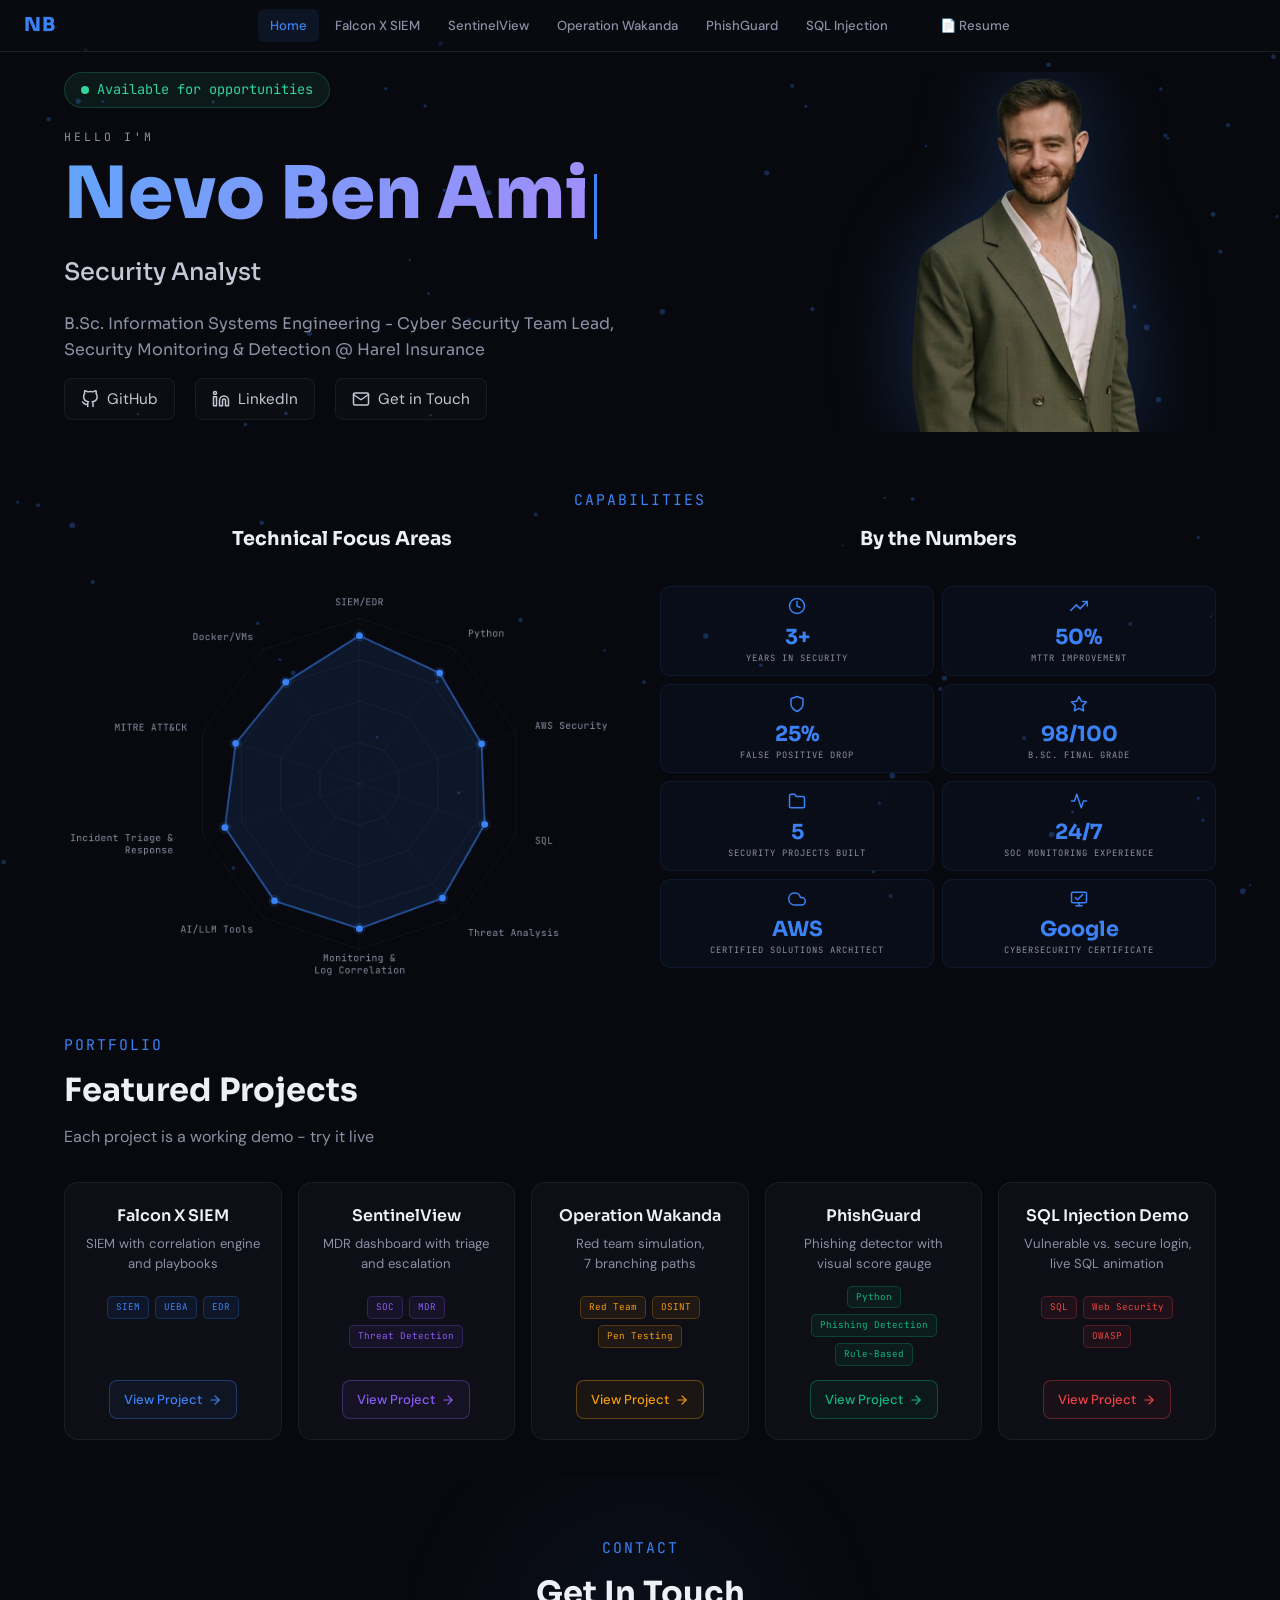
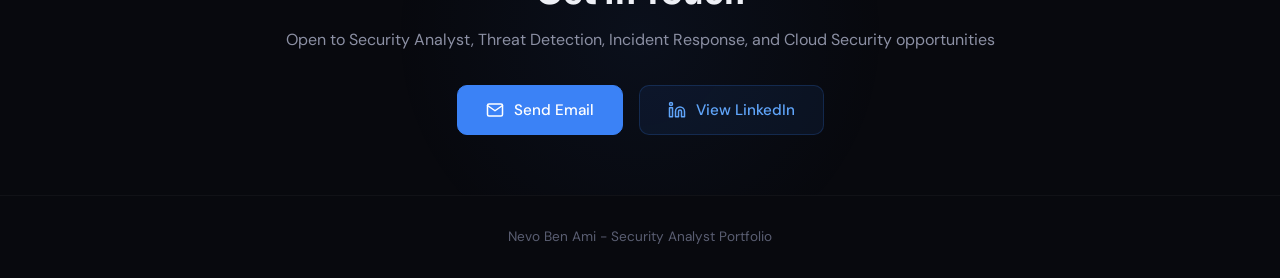
==== commit 23728620: "Update portfolio files" ====
--- a/portfolio/index.html
+++ b/portfolio/index.html
@@ -531,5 +531,31 @@
 });
 </script>
 
+<script>
+(function() {
+  var navbar = document.querySelector('.navbar');
+  var lastScrollY = window.scrollY;
+  var ticking = false;
+
+  window.addEventListener('scroll', function() {
+    if (!ticking) {
+      window.requestAnimationFrame(function() {
+        var currentScrollY = window.scrollY;
+        if (currentScrollY <= 10) {
+          navbar.style.transform = 'translateY(0)';
+        } else if (currentScrollY < lastScrollY) {
+          navbar.style.transform = 'translateY(0)';
+        } else {
+          navbar.style.transform = 'translateY(-100%)';
+        }
+        lastScrollY = currentScrollY;
+        ticking = false;
+      });
+      ticking = true;
+    }
+  });
+})();
+</script>
+
 </body>
 </html>
--- a/portfolio/style.css
+++ b/portfolio/style.css
@@ -86,6 +86,7 @@
   display: flex;
   align-items: center;
   padding: 0 24px;
+  transition: transform 0.3s ease;
 }
 
 .nav-logo {
@@ -191,6 +192,7 @@
   height: 100%;
   z-index: 0;
   pointer-events: none;
+  opacity: 0.55;
 }
 
 /* ============================================================
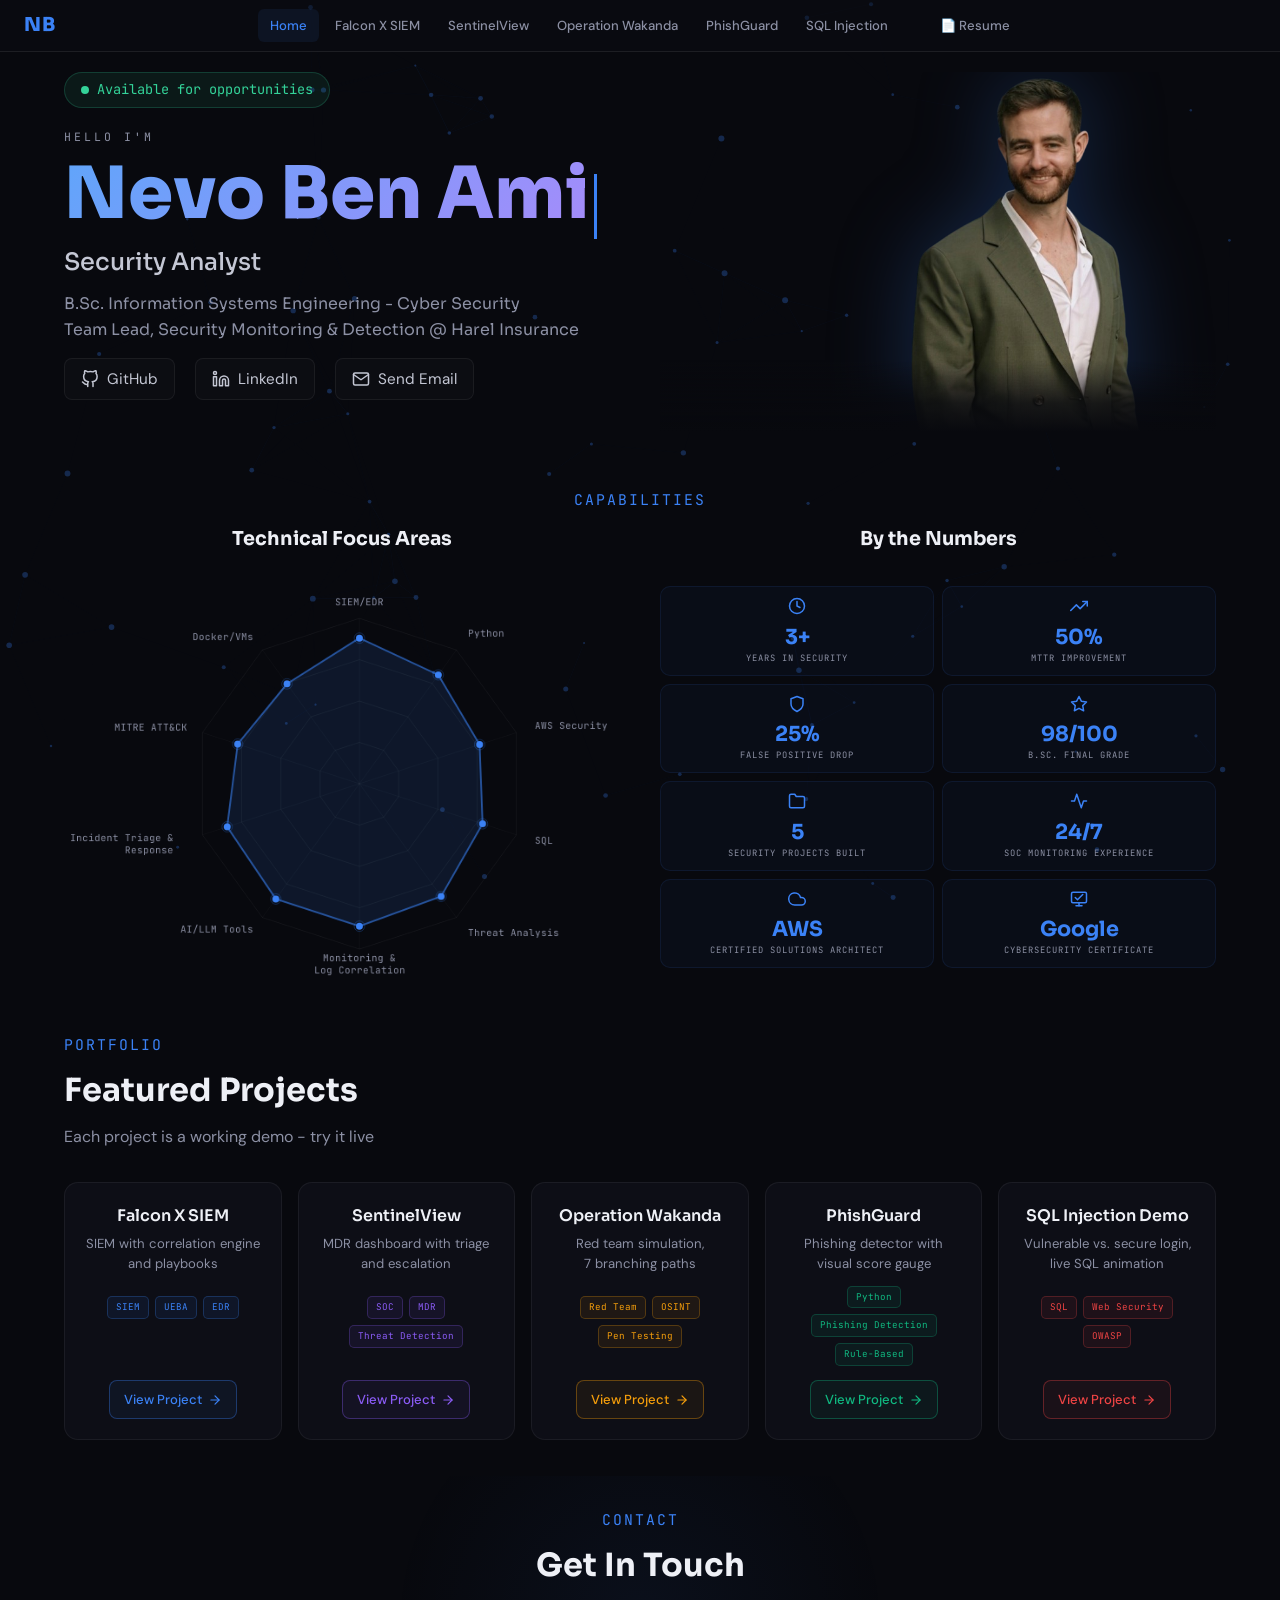
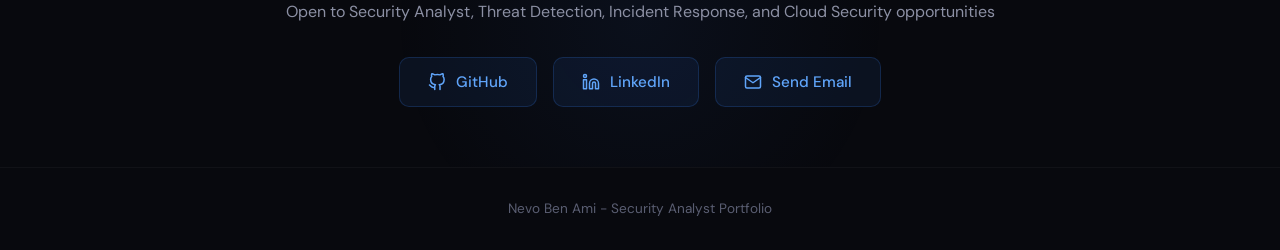
==== commit 42e862be: "Polish pass" ====
--- a/portfolio/index.html
+++ b/portfolio/index.html
@@ -68,7 +68,7 @@
           </a>
           <a href="mailto:nevoba44@gmail.com">
             <svg viewBox="0 0 24 24" fill="none" stroke="currentColor" stroke-width="2" stroke-linecap="round" stroke-linejoin="round"><path d="M4 4h16c1.1 0 2 .9 2 2v12c0 1.1-.9 2-2 2H4c-1.1 0-2-.9-2-2V6c0-1.1.9-2 2-2z"/><polyline points="22,6 12,13 2,6"/></svg>
-            Get in Touch
+            Send Email
           </a>
         </div>
       </div>
@@ -232,13 +232,17 @@
       <h2 class="section-title fade-in">Get In Touch</h2>
       <p class="section-subtitle fade-in">Open to Security Analyst, Threat Detection, Incident Response, and Cloud Security opportunities</p>
       <div class="contact-buttons fade-in">
-        <a href="mailto:nevoba44@gmail.com" class="contact-btn contact-btn-primary">
-          <svg viewBox="0 0 24 24" fill="none" stroke="currentColor" stroke-width="2" stroke-linecap="round" stroke-linejoin="round" width="18" height="18"><path d="M4 4h16c1.1 0 2 .9 2 2v12c0 1.1-.9 2-2 2H4c-1.1 0-2-.9-2-2V6c0-1.1.9-2 2-2z"/><polyline points="22,6 12,13 2,6"/></svg>
-          Send Email
+        <a href="https://github.com/N3V044" target="_blank" rel="noopener" class="contact-btn contact-github">
+          <svg viewBox="0 0 24 24" fill="none" stroke="currentColor" stroke-width="2" stroke-linecap="round" stroke-linejoin="round"><path d="M9 19c-5 1.5-5-2.5-7-3m14 6v-3.87a3.37 3.37 0 0 0-.94-2.61c3.14-.35 6.44-1.54 6.44-7A5.44 5.44 0 0 0 20 4.77 5.07 5.07 0 0 0 19.91 1S18.73.65 16 2.48a13.38 13.38 0 0 0-7 0C6.27.65 5.09 1 5.09 1A5.07 5.07 0 0 0 5 4.77a5.44 5.44 0 0 0-1.5 3.78c0 5.42 3.3 6.61 6.44 7A3.37 3.37 0 0 0 9 18.13V22"/></svg>
+          GitHub
         </a>
         <a href="https://www.linkedin.com/in/nevo-ben-ami-cybersecurity/" target="_blank" rel="noopener" class="contact-btn contact-btn-secondary">
-          <svg viewBox="0 0 24 24" fill="none" stroke="currentColor" stroke-width="2" stroke-linecap="round" stroke-linejoin="round" width="18" height="18"><path d="M16 8a6 6 0 0 1 6 6v7h-4v-7a2 2 0 0 0-2-2 2 2 0 0 0-2 2v7h-4v-7a6 6 0 0 1 6-6z"/><rect x="2" y="9" width="4" height="12"/><circle cx="4" cy="4" r="2"/></svg>
-          View LinkedIn
+          <svg viewBox="0 0 24 24" fill="none" stroke="currentColor" stroke-width="2" stroke-linecap="round" stroke-linejoin="round"><path d="M16 8a6 6 0 0 1 6 6v7h-4v-7a2 2 0 0 0-2-2 2 2 0 0 0-2 2v7h-4v-7a6 6 0 0 1 6-6z"/><rect x="2" y="9" width="4" height="12"/><circle cx="4" cy="4" r="2"/></svg>
+          LinkedIn
+        </a>
+        <a href="mailto:nevoba44@gmail.com" class="contact-btn contact-btn-primary">
+          <svg viewBox="0 0 24 24" fill="none" stroke="currentColor" stroke-width="2" stroke-linecap="round" stroke-linejoin="round"><path d="M4 4h16c1.1 0 2 .9 2 2v12c0 1.1-.9 2-2 2H4c-1.1 0-2-.9-2-2V6c0-1.1.9-2 2-2z"/><polyline points="22,6 12,13 2,6"/></svg>
+          Send Email
         </a>
       </div>
     </div>
@@ -498,6 +502,18 @@
   }, { threshold: 0.3 });
   radarObs.observe(canvas);
 })();
+
+(function() {
+  var canvas = document.getElementById('radarCanvas');
+  if (!canvas) return;
+  canvas.style.transition = 'filter 0.5s ease';
+  canvas.addEventListener('mouseenter', function() {
+    canvas.style.filter = 'drop-shadow(0 0 22px rgba(59,130,246,0.5))';
+  });
+  canvas.addEventListener('mouseleave', function() {
+    canvas.style.filter = 'none';
+  });
+})();
 </script>
 
 <script>
@@ -512,6 +528,29 @@
     }
   });
 });
+
+(function() {
+  var cards = document.querySelectorAll('.project-card');
+  cards.forEach(function(card) {
+    var btn = card.querySelector('.card-btn');
+    if (!btn) return;
+    var rgb = btn.style.color.trim().toLowerCase();
+    var colorMap = {
+      'rgb(59, 130, 246)':  'rgba(59,130,246,0.6)',
+      'rgb(139, 92, 246)':  'rgba(139,92,246,0.6)',
+      'rgb(245, 158, 11)':  'rgba(245,158,11,0.6)',
+      'rgb(16, 185, 129)':  'rgba(16,185,129,0.6)',
+      'rgb(239, 68, 68)':   'rgba(239,68,68,0.6)'
+    };
+    var borderColor = colorMap[rgb] || 'rgba(59,130,246,0.4)';
+    card.addEventListener('mouseenter', function() {
+      card.style.borderColor = borderColor;
+    });
+    card.addEventListener('mouseleave', function() {
+      card.style.borderColor = '';
+    });
+  });
+})();
 </script>
 
 <script>
--- a/portfolio/style.css
+++ b/portfolio/style.css
@@ -113,6 +113,7 @@
   gap: 4px;
   list-style: none;
   margin: 0 auto;
+  -webkit-overflow-scrolling: touch;
 }
 
 .nav-links a {
@@ -122,7 +123,7 @@
   color: var(--t3);
   padding: 6px 12px;
   border-radius: 6px;
-  transition: all 0.2s;
+  transition: all 0.25s ease;
   white-space: nowrap;
 }
 
@@ -131,6 +132,35 @@
   background: rgba(255,255,255,0.04);
 }
 
+.nav-links a[href="index.html"]:hover {
+  color: #3b82f6;
+  background: rgba(59,130,246,0.06);
+}
+.nav-links a[href="falcon-x.html"]:hover {
+  color: #3b82f6;
+  background: rgba(59,130,246,0.06);
+}
+.nav-links a[href="sentinelview.html"]:hover {
+  color: #8b5cf6;
+  background: rgba(139,92,246,0.06);
+}
+.nav-links a[href="operation-wakanda.html"]:hover {
+  color: #f59e0b;
+  background: rgba(245,158,11,0.06);
+}
+.nav-links a[href="phishguard.html"]:hover {
+  color: #10b981;
+  background: rgba(16,185,129,0.06);
+}
+.nav-links a[href="sql-injection.html"]:hover {
+  color: #ef4444;
+  background: rgba(239,68,68,0.06);
+}
+.nav-links a[href="resume.html"]:hover {
+  color: #3b82f6;
+  background: rgba(59,130,246,0.06);
+}
+
 .nav-links a.active {
   color: var(--bl);
   background: rgba(59,130,246,0.08);
@@ -155,6 +185,7 @@
 .page-sql .nav-links a.active {
   color: #ef4444;
   background: rgba(239,68,68,0.08);
+  border: 1px solid rgba(239,68,68,0.15);
 }
 
 .nav-links a[href="resume.html"] {
@@ -305,6 +336,19 @@
   overflow: hidden;
   align-self: flex-start;
   padding-right: 60px;
+  position: relative;
+}
+
+.hero-photo::after {
+  content: '';
+  position: absolute;
+  bottom: 0;
+  left: 0;
+  width: 100%;
+  height: 20%;
+  background: linear-gradient(to top, #08090e 0%, rgba(8,9,14,0.8) 40%, transparent 100%);
+  pointer-events: none;
+  z-index: 1;
 }
 
 .hero-img {
@@ -313,6 +357,11 @@
   object-fit: contain;
   object-position: bottom;
   filter: drop-shadow(0 0 40px rgba(59, 130, 246, 0.25));
+  transition: filter 0.4s ease;
+}
+
+.hero-photo:hover .hero-img {
+  filter: drop-shadow(0 0 20px rgba(59,130,246,0.2));
 }
 
 .hero-badge {
@@ -357,7 +406,7 @@
   font-weight: 800;
   color: var(--tx);
   line-height: 1.1;
-  margin-bottom: 12px;
+  margin-bottom: 2px;
   min-height: 1.2em;
 }
 
@@ -393,7 +442,7 @@
   font-size: clamp(1.1rem, 2.5vw, 1.5rem);
   color: var(--t2);
   font-weight: 500;
-  margin-bottom: 20px;
+  margin-bottom: 10px;
 }
 
 /* About text - always visible, plain text */
@@ -405,6 +454,11 @@
   max-width: 640px;
   line-height: 1.6;
   margin-bottom: 4px;
+}
+
+.hero-about-line1,
+.hero-about-line2 {
+  display: block;
 }
 
 /* Links row */
@@ -426,13 +480,19 @@
   border-radius: 8px;
   border: 1px solid rgba(255,255,255,0.06);
   background: rgba(255,255,255,0.02);
-  transition: all 0.3s;
+  transition: all 0.25s ease;
 }
 
 .hero-links a:hover {
   color: var(--bl2);
   border-color: rgba(59,130,246,0.3);
   background: rgba(59,130,246,0.06);
+  transform: translateY(-2px);
+}
+
+.hero-links a:active {
+  transform: scale(0.95);
+  transition: all 0.15s ease;
 }
 
 .hero-links svg {
@@ -525,6 +585,7 @@
 .stat-card:hover {
   border-color: rgba(59,130,246,0.25);
   box-shadow: 0 0 20px rgba(59,130,246,0.08);
+  transform: scale(1.02);
 }
 
 .stat-icon {
@@ -575,7 +636,7 @@
   flex-direction: column;
   align-items: center;
   text-align: center;
-  transition: all 0.3s ease;
+  transition: all 0.25s ease;
   position: relative;
   overflow: hidden;
 }
@@ -599,7 +660,7 @@
 }
 
 .project-card:hover::before {
-  opacity: 1;
+  opacity: 0;
 }
 
 .card-title {
@@ -656,7 +717,7 @@
   padding: 8px 14px;
   border-radius: 8px;
   cursor: pointer;
-  transition: all 0.3s;
+  transition: all 0.25s ease;
   text-decoration: none;
   width: fit-content;
   margin: 0 auto;
@@ -666,6 +727,12 @@
   background: rgba(59,130,246,0.15);
   border-color: rgba(59,130,246,0.4);
   color: var(--bl2);
+  transform: translateY(-2px);
+}
+
+.card-btn:active {
+  transform: scale(0.97);
+  transition: all 0.15s ease;
 }
 
 .card-btn svg {
@@ -704,14 +771,14 @@
   font-size: 0.7rem;
   border-radius: 20px;
   padding: 6px 16px;
-  margin-bottom: 16px;
+  margin-bottom: 6px;
 }
 
 .proj-desc {
   color: var(--t2);
   font-size: 0.95rem;
   line-height: 1.7;
-  margin-bottom: 20px;
+  margin-bottom: 12px;
   margin-top: -8px;
   width: 100%;
   display: block;
@@ -720,10 +787,14 @@
   max-height: none;
 }
 
+.mob-br { display: none; }
+
 .proj-tags {
   display: flex;
   flex-wrap: wrap;
   gap: 8px;
+  position: relative;
+  z-index: 1;
 }
 
 .proj-tag {
@@ -731,6 +802,16 @@
   font-size: 0.62rem;
   border-radius: 6px;
   padding: 4px 10px;
+  transition: all 0.25s ease;
+}
+
+.proj-tag:hover {
+  border-color: rgba(255,255,255,0.12);
+  transform: translateY(-1px);
+}
+
+.proj-tag:active {
+  transform: scale(0.96);
 }
 
 .proj-right {
@@ -754,14 +835,16 @@
   font-size: 0.65rem;
   letter-spacing: 2px;
   text-transform: uppercase;
+  margin-bottom: 20px;
+  margin-top: 0;
 }
 
 .proj-hl-list {
   list-style: none;
   display: flex;
   flex-direction: column;
-  gap: 14px;
-  margin: 0 auto;
+  gap: 10px;
+  margin: 10px auto 0 auto;
 }
 
 .proj-hl-list li {
@@ -772,6 +855,11 @@
   font-size: 0.85rem;
   line-height: 1.7;
   text-align: left;
+  transition: color 0.25s ease;
+}
+
+.proj-hl-list li:hover {
+  color: var(--tx);
 }
 
 .proj-dot {
@@ -788,7 +876,7 @@
 .contact-section {
   position: relative;
   overflow: hidden;
-  padding: 60px 0;
+  padding: 32px 0 60px 0;
 }
 
 .contact-glow {
@@ -820,7 +908,7 @@
   padding: 12px 28px;
   border-radius: 10px;
   cursor: pointer;
-  transition: all 0.3s;
+  transition: all 0.25s ease;
   text-decoration: none;
 }
 
@@ -831,16 +919,16 @@
 }
 
 .contact-btn-primary {
-  background: var(--bl);
-  color: #fff;
-  border: 1px solid var(--bl);
+  background: rgba(59,130,246,0.08);
+  color: var(--bl2);
+  border: 1px solid rgba(59,130,246,0.2);
 }
 
 .contact-btn-primary:hover {
-  background: var(--bl2);
-  border-color: var(--bl2);
-  color: #fff;
-  box-shadow: 0 8px 30px rgba(59,130,246,0.3);
+  background: rgba(59,130,246,0.15);
+  border-color: rgba(59,130,246,0.4);
+  color: var(--bl2);
+  transform: translateY(-2px);
 }
 
 .contact-btn-secondary {
@@ -853,6 +941,27 @@
   background: rgba(59,130,246,0.15);
   border-color: rgba(59,130,246,0.4);
   color: var(--bl2);
+  transform: translateY(-2px);
+}
+
+.contact-github {
+  background: rgba(59,130,246,0.08);
+  color: var(--bl2);
+  border: 1px solid rgba(59,130,246,0.2);
+}
+
+.contact-github:hover {
+  background: rgba(59,130,246,0.15);
+  border-color: rgba(59,130,246,0.4);
+  color: var(--bl2);
+  transform: translateY(-2px);
+}
+
+.contact-btn-primary:active,
+.contact-btn-secondary:active,
+.contact-github:active {
+  transform: scale(0.97);
+  transition: all 0.15s ease;
 }
 
 /* ============================================================
@@ -1052,7 +1161,7 @@
   .hero { padding: 16px 18px; }
   .hero-grid {
     grid-template-columns: 1fr;
-    gap: 24px;
+    gap: 4px;
   }
   .hero-text {
     order: 2;
@@ -1063,10 +1172,15 @@
     order: 1;
     justify-content: center;
     align-items: center;
-    overflow: visible;
+    overflow: hidden;
     width: 100%;
     text-align: center;
     padding-right: 0;
+    position: relative;
+  }
+  .hero-photo::after {
+    height: 18%;
+    background: linear-gradient(to top, #08090e 0%, rgba(8,9,14,0.8) 40%, transparent 100%);
   }
   .hero-img {
     max-height: 180px;
@@ -1155,10 +1269,11 @@
     font-size: 0.78rem;
     color: var(--t3);
     margin-bottom: 16px;
+    text-align: center;
   }
   .portfolio-grid { grid-template-columns: 1fr; gap: 12px; }
   .project-card {
-    padding: 14px 16px;
+    padding: 20px 16px;
     gap: 8px;
     width: 85%;
     margin: 0 auto;
@@ -1181,7 +1296,9 @@
     grid-template-columns: 1fr;
     gap: 20px;
   }
-  .proj-desc { font-size: 0.72rem; line-height: 1.6; text-align: center; }
+  .proj-desc { font-size: 0.72rem; line-height: 1.6; text-align: center; margin-bottom: 10px; }
+  .proj-desc br.desk-only { display: none; }
+  .mob-br { display: inline; }
   .proj-left {
     width: 100%;
     align-items: center;
@@ -1189,7 +1306,8 @@
   }
   .proj-badge {
     display: inline-block;
-    margin: 0 auto;
+    margin: 0 auto 6px auto;
+    font-size: 0.6rem;
   }
   .project-title {
     text-align: center;
@@ -1197,8 +1315,12 @@
   }
   .proj-tags {
     flex-wrap: wrap;
-    gap: 6px;
+    gap: 5px;
     justify-content: center;
+  }
+  .proj-tag {
+    font-size: 0.55rem;
+    padding: 3px 8px;
   }
   .proj-right {
     border-left: none;
@@ -1219,8 +1341,9 @@
     display: flex;
     flex-direction: column;
     align-items: center;
-  }
-  .proj-hl-list li { font-size: 0.78rem; line-height: 1.55; }
+    margin-top: -6px;
+  }
+  .proj-hl-list li { font-size: 0.78rem; line-height: 1.55; margin-bottom: 8px; }
   .proj-hl-title {
     font-size: 0.6rem;
     letter-spacing: 2px;
@@ -1233,6 +1356,8 @@
     display: inline-block;
     margin: 0 auto;
   }
+
+  .demo-section { margin-top: -6px; }
 
   /* === DEMO IFRAME === */
   .demo-wrapper {
@@ -1275,13 +1400,22 @@
     max-width: 48px;
   }
   .contact-btn svg {
-    width: 22px;
-    height: 22px;
+    width: 22px !important;
+    height: 22px !important;
     display: block;
     flex-shrink: 0;
   }
+  .contact-btn-primary,
+  .contact-btn-secondary,
+  .contact-github {
+    background: rgba(59,130,246,0.08) !important;
+    border: 1px solid rgba(59,130,246,0.2) !important;
+    color: var(--bl) !important;
+    box-shadow: none !important;
+  }
   .contact-section {
     padding-bottom: 16px;
+    padding-top: 24px;
   }
   .footer {
     padding: 16px 24px;
@@ -1313,6 +1447,8 @@
     text-align: center !important;
     display: block !important;
     margin: 0 auto !important;
+    font-size: 0.82rem;
+    padding: 10px 22px;
   }
   .resume-viewer {
     width: 100% !important;
@@ -1326,16 +1462,30 @@
   /* === SECTION LABELS === */
   .section-label { font-size: 0.8rem; text-align: center; display: block; }
   .section-title { font-size: 1.5rem; text-align: center; }
-  .section-subtitle { text-align: center; font-size: 0.78rem; }
 
   .portfolio {
-    padding-bottom: 8px;
+    padding-bottom: 0px;
+  }
+
+  .nav-links a:active {
+    background: rgba(255,255,255,0.06);
+    transform: scale(0.97);
+    transition: all 0.15s ease;
+  }
+
+  .project-card:active {
+    transform: scale(0.98);
+    transition: all 0.15s ease;
+  }
+
+  .proj-tag:active {
+    transform: scale(0.96);
+    transition: all 0.15s ease;
   }
 }
 
 @media (max-width: 600px) {
-  .portfolio-grid { grid-template-columns: 1fr; }
-  .stat-cards-grid { grid-template-columns: 1fr 1fr; gap: 6px; }
+  .stat-cards-grid { gap: 6px; }
   .hero-img { max-height: 160px; }
   .proj-hero-section .container { padding: 0 16px; }
 }
@@ -1344,14 +1494,6 @@
   .container { padding: 0 14px; }
   .hero { padding: 12px 14px; }
   .hero-name { font-size: 1.75rem; }
-  .hero-about { font-size: 0.85rem; }
-  .hero-links {
-    flex-direction: row !important;
-    justify-content: center;
-    gap: 20px;
-    flex-wrap: nowrap;
-    width: 100%;
-  }
   .hero-links a {
     width: 48px !important;
     height: 48px !important;
@@ -1363,11 +1505,10 @@
     border-radius: 50% !important;
     flex-shrink: 0;
   }
-  .stat-cards-grid { grid-template-columns: 1fr 1fr; gap: 6px; }
+  .stat-cards-grid { gap: 6px; }
   .stat-card { padding: 10px 6px; }
-  .stat-number { font-size: 1rem; }
   .stat-label { font-size: 0.5rem; }
-  .portfolio-grid { grid-template-columns: 1fr; gap: 10px; }
+  .portfolio-grid { gap: 10px; }
   .project-card { padding: 14px; }
   .proj-grid { gap: 16px; }
   .proj-hero-section .container { padding: 0 14px; }
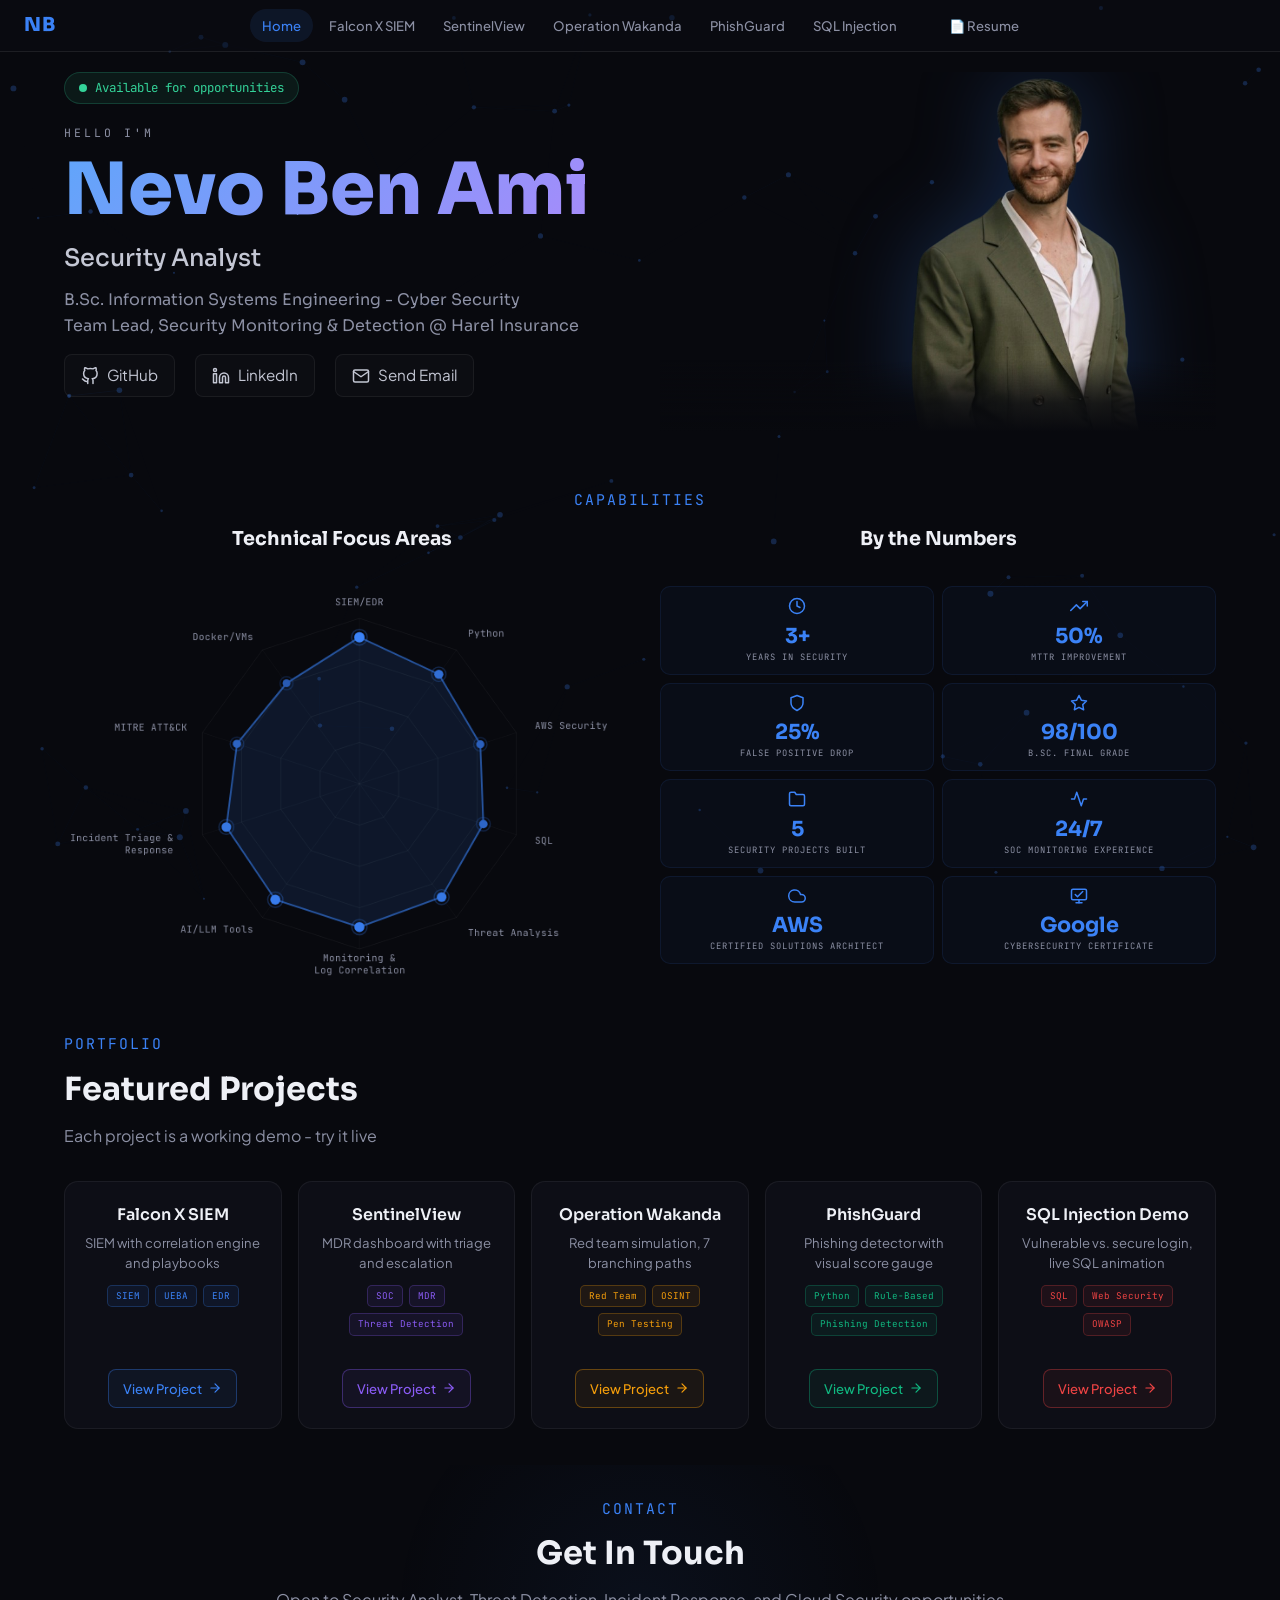
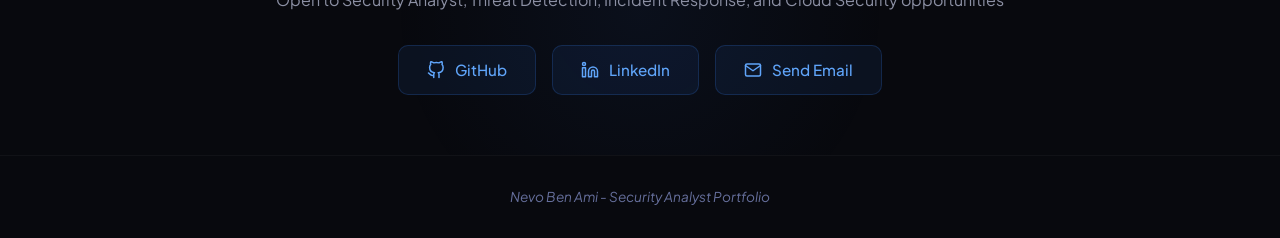
==== commit 71590657: "Add files via upload" ====
--- a/portfolio/index.html
+++ b/portfolio/index.html
@@ -180,7 +180,7 @@
 
         <div class="project-card fade-in">
           <h3 class="card-title">Operation Wakanda</h3>
-          <p class="card-desc">Red team simulation,<br>7 branching paths</p>
+          <p class="card-desc">Red team simulation, 7 branching paths</p>
           <div class="card-tags">
             <span class="card-tag" style="color:#f59e0b;background:rgba(245,158,11,0.08);border:1px solid rgba(245,158,11,0.25)">Red Team</span>
             <span class="card-tag" style="color:#f59e0b;background:rgba(245,158,11,0.08);border:1px solid rgba(245,158,11,0.25)">OSINT</span>
@@ -192,13 +192,13 @@
           </a>
         </div>
 
-        <div class="project-card fade-in">
+        <div class="project-card fade-in" id="phishguard-card">
           <h3 class="card-title">PhishGuard</h3>
           <p class="card-desc">Phishing detector with visual score gauge</p>
           <div class="card-tags">
             <span class="card-tag" style="color:#10b981;background:rgba(16,185,129,0.08);border:1px solid rgba(16,185,129,0.25)">Python</span>
+            <span class="card-tag" style="color:#10b981;background:rgba(16,185,129,0.08);border:1px solid rgba(16,185,129,0.25)">Rule-Based</span>
             <span class="card-tag" style="color:#10b981;background:rgba(16,185,129,0.08);border:1px solid rgba(16,185,129,0.25)">Phishing Detection</span>
-            <span class="card-tag" style="color:#10b981;background:rgba(16,185,129,0.08);border:1px solid rgba(16,185,129,0.25)">Rule-Based</span>
           </div>
           <a href="phishguard.html" class="card-btn" style="color:#10b981;border:1px solid rgba(16,185,129,0.35);background:rgba(16,185,129,0.06)">
             View Project
@@ -230,7 +230,7 @@
     <div class="container" style="text-align:center">
       <p class="section-label fade-in">Contact</p>
       <h2 class="section-title fade-in">Get In Touch</h2>
-      <p class="section-subtitle fade-in">Open to Security Analyst, Threat Detection, Incident Response, and Cloud Security opportunities</p>
+      <p class="section-subtitle contact-subtitle fade-in">Open to Security Analyst, Threat Detection,<br class="mob-br"> Incident Response, and Cloud Security opportunities</p>
       <div class="contact-buttons fade-in">
         <a href="https://github.com/N3V044" target="_blank" rel="noopener" class="contact-btn contact-github">
           <svg viewBox="0 0 24 24" fill="none" stroke="currentColor" stroke-width="2" stroke-linecap="round" stroke-linejoin="round"><path d="M9 19c-5 1.5-5-2.5-7-3m14 6v-3.87a3.37 3.37 0 0 0-.94-2.61c3.14-.35 6.44-1.54 6.44-7A5.44 5.44 0 0 0 20 4.77 5.07 5.07 0 0 0 19.91 1S18.73.65 16 2.48a13.38 13.38 0 0 0-7 0C6.27.65 5.09 1 5.09 1A5.07 5.07 0 0 0 5 4.77a5.44 5.44 0 0 0-1.5 3.78c0 5.42 3.3 6.61 6.44 7A3.37 3.37 0 0 0 9 18.13V22"/></svg>
@@ -344,7 +344,7 @@
       i++;
       setTimeout(type, 90);
     } else {
-      setTimeout(function() { cursor.classList.add('hidden'); }, 1500);
+      setTimeout(function() { cursor.classList.add('hidden'); }, 0);
     }
   }
   setTimeout(type, 600);
@@ -440,22 +440,34 @@
     ctx.strokeStyle = 'rgba(59, 130, 246, 0.6)';
     ctx.lineWidth = 2;
     ctx.stroke();
-    // dots
-    for (let i = 0; i < n; i++) {
-      const a = angleFor(i);
-      const r = maxR * skills[i].value * progress;
-      const x = cx + Math.cos(a) * r;
-      const y = cy + Math.sin(a) * r;
+    // dots - color + size interpolated by value
+    var rawValues = skills.map(function(s) { return s.value; });
+    var minVal = Math.min.apply(null, rawValues);
+    var maxVal = Math.max.apply(null, rawValues);
+    skills.forEach(function(skill, i) {
+      var angle = (Math.PI * 2 * i) / skills.length - Math.PI / 2;
+      var r = skill.value * progress * maxR;
+      var x = cx + r * Math.cos(angle);
+      var y = cy + r * Math.sin(angle);
+      var t = (skill.value * progress - minVal * progress) / ((maxVal - minVal) * progress || 1);
+      t = Math.max(0, Math.min(1, t));
+      var rC = Math.round(40 + t * (59 - 40));
+      var gC = Math.round(90 + t * (130 - 90));
+      var bC = Math.round(180 + t * (246 - 180));
+      var dotColor = 'rgb(' + rC + ',' + gC + ',' + bC + ')';
+      var glowColor = 'rgba(' + rC + ',' + gC + ',' + bC + ',0.3)';
+      var dotSize = 4.5 + t * 1.5;
+      var glowSize = dotSize + 3;
       ctx.beginPath();
-      ctx.arc(x, y, 4, 0, Math.PI * 2);
-      ctx.fillStyle = '#3b82f6';
+      ctx.arc(x, y, dotSize, 0, Math.PI * 2);
+      ctx.fillStyle = dotColor;
       ctx.fill();
       ctx.beginPath();
-      ctx.arc(x, y, 6, 0, Math.PI * 2);
-      ctx.strokeStyle = 'rgba(59,130,246,0.3)';
-      ctx.lineWidth = 1;
+      ctx.arc(x, y, glowSize, 0, Math.PI * 2);
+      ctx.strokeStyle = glowColor;
+      ctx.lineWidth = 1.5;
       ctx.stroke();
-    }
+    });
     // labels (multiline support)
     ctx.font = '11px "JetBrains Mono", monospace';
     ctx.fillStyle = '#8c90a4';
--- a/portfolio/style.css
+++ b/portfolio/style.css
@@ -1,7 +1,7 @@
 /* ============================================================
    DESIGN SYSTEM
    ============================================================ */
-@import url('https://fonts.googleapis.com/css2?family=DM+Sans:ital,wght@0,400;0,500;0,700;1,400&family=JetBrains+Mono:wght@400;500;700&family=Sora:wght@400;500;600;700;800&display=swap');
+@import url('https://fonts.googleapis.com/css2?family=DM+Sans:ital,opsz,wght@0,9..40,300;0,9..40,400;0,9..40,500;1,9..40,400&family=JetBrains+Mono:wght@400;500&family=Plus+Jakarta+Sans:wght@300;400;500;600&family=Sora:wght@600;700&display=swap');
 
 :root {
   --bg: #08090e;
@@ -19,7 +19,7 @@
   --am: #fbbf24;
   --rd: #f87171;
   --font-heading: 'Sora', sans-serif;
-  --font-body: 'DM Sans', sans-serif;
+  --font-body: 'Plus Jakarta Sans', sans-serif;
   --font-mono: 'JetBrains Mono', monospace;
   --navbar-h: 52px;
 }
@@ -96,6 +96,8 @@
   color: var(--bl);
   text-decoration: none;
   letter-spacing: 1px;
+  display: flex;
+  align-items: center;
 }
 
 .nav-logo:hover {
@@ -130,6 +132,11 @@
 .nav-links a:hover {
   color: var(--tx);
   background: rgba(255,255,255,0.04);
+  transform: scale(1.02);
+}
+
+.nav-links a:active {
+  transform: scale(0.98);
 }
 
 .nav-links a[href="index.html"]:hover {
@@ -162,30 +169,41 @@
 }
 
 .nav-links a.active {
-  color: var(--bl);
-  background: rgba(59,130,246,0.08);
-}
-
-.page-falcon .nav-links a.active {
   color: #3b82f6;
-  background: rgba(59,130,246,0.08);
-}
-.page-sentinel .nav-links a.active {
+  background: rgba(59, 130, 246, 0.1);
+  border-radius: 20px;
+  border: none;
+}
+
+body.page-falcon .nav-links a.active {
+  color: #3b82f6;
+  background: rgba(59, 130, 246, 0.1);
+  border-radius: 20px;
+  border: none;
+}
+body.page-sentinel .nav-links a.active {
   color: #8b5cf6;
-  background: rgba(139,92,246,0.08);
-}
-.page-wakanda .nav-links a.active {
+  background: rgba(139, 92, 246, 0.1);
+  border-radius: 20px;
+  border: none;
+}
+body.page-wakanda .nav-links a.active {
   color: #f59e0b;
-  background: rgba(245,158,11,0.08);
-}
-.page-phishguard .nav-links a.active {
+  background: rgba(245, 158, 11, 0.1);
+  border-radius: 20px;
+  border: none;
+}
+body.page-phishguard .nav-links a.active {
   color: #10b981;
-  background: rgba(16,185,129,0.08);
-}
-.page-sql .nav-links a.active {
+  background: rgba(16, 185, 129, 0.1);
+  border-radius: 20px;
+  border: none;
+}
+body.page-sql .nav-links a.active {
   color: #ef4444;
-  background: rgba(239,68,68,0.08);
-  border: 1px solid rgba(239,68,68,0.15);
+  background: rgba(239, 68, 68, 0.1);
+  border-radius: 20px;
+  border: none;
 }
 
 .nav-links a[href="resume.html"] {
@@ -223,7 +241,7 @@
   height: 100%;
   z-index: 0;
   pointer-events: none;
-  opacity: 0.55;
+  opacity: 0.50;
 }
 
 /* ============================================================
@@ -371,8 +389,8 @@
   background: rgba(52, 211, 153, 0.08);
   border: 1px solid rgba(52, 211, 153, 0.2);
   border-radius: 999px;
-  padding: 6px 16px;
-  font-size: 0.85rem;
+  padding: 5px 14px;
+  font-size: 0.78rem;
   color: var(--tl);
   margin-bottom: 20px;
   font-family: var(--font-mono);
@@ -852,7 +870,7 @@
   align-items: flex-start;
   gap: 10px;
   color: var(--t2);
-  font-size: 0.85rem;
+  font-size: 0.8rem;
   line-height: 1.7;
   text-align: left;
   transition: color 0.25s ease;
@@ -979,6 +997,8 @@
 .demo-section {
   padding: 0;
   margin: 0;
+  position: relative;
+  z-index: 50;
 }
 
 .demo-divider {
@@ -997,6 +1017,62 @@
   text-align: center;
   margin-bottom: 16px;
 }
+
+.demo-tooltip {
+  position: fixed;
+  background: rgba(8, 9, 14, 0.82);
+  backdrop-filter: blur(20px);
+  -webkit-backdrop-filter: blur(20px);
+  border: 1px solid rgba(255, 255, 255, 0.08);
+  border-radius: 6px;
+  padding: 8px 14px;
+  width: max-content;
+  max-width: 520px;
+  min-width: 200px;
+  z-index: 99999;
+  opacity: 0;
+  pointer-events: none;
+  transition: opacity 0.25s ease, transform 0.25s ease;
+  text-align: center;
+  left: 50vw !important;
+  transform: translateX(-50%) translateY(-6px);
+}
+
+.demo-tooltip.visible {
+  opacity: 1;
+  pointer-events: auto;
+  left: 50vw !important;
+  transform: translateX(-50%) translateY(0);
+}
+
+.demo-tooltip-label {
+  font-family: var(--font-mono);
+  font-size: 0.6rem;
+  letter-spacing: 2px;
+  text-transform: uppercase;
+  margin-bottom: 0px;
+  display: block;
+}
+
+.demo-tooltip-text {
+  font-size: 0.66rem;
+  color: var(--t2);
+  line-height: 0.88;
+  font-weight: 300;
+  letter-spacing: 0.02em;
+}
+
+body.page-falcon .demo-tooltip { border-color: rgba(59, 130, 246, 0.4); }
+body.page-sentinel .demo-tooltip { border-color: rgba(139, 92, 246, 0.4); }
+body.page-wakanda .demo-tooltip { border-color: rgba(245, 158, 11, 0.4); }
+body.page-phishguard .demo-tooltip { border-color: rgba(16, 185, 129, 0.4); }
+body.page-sql .demo-tooltip { border-color: rgba(239, 68, 68, 0.4); }
+
+body.page-falcon .demo-tooltip-label { color: #3b82f6; }
+body.page-sentinel .demo-tooltip-label { color: #8b5cf6; }
+body.page-wakanda .demo-tooltip-label { color: #f59e0b; }
+body.page-phishguard .demo-tooltip-label { color: #10b981; }
+body.page-sql .demo-tooltip-label { color: #ef4444; }
 
 .demo-wrapper {
   width: 80%;
@@ -1038,8 +1114,9 @@
   text-align: center;
   padding: 30px 24px;
   border-top: 1px solid rgba(255,255,255,0.04);
-  color: var(--t4);
+  color: rgba(165, 180, 252, 0.6);
   font-size: 0.85rem;
+  font-style: italic;
 }
 
 /* ============================================================
@@ -1059,6 +1136,8 @@
 
 @media (max-width: 768px) {
 
+  #particle-canvas { opacity: 0.30; }
+
   :root {
     --navbar-h: 40px;
   }
@@ -1072,7 +1151,7 @@
   .nav-logo {
     order: 0;
     margin: 0;
-    font-size: 0.95rem;
+    font-size: 0.75rem;
   }
   .nav-spacer { display: none; }
   .nav-links {
@@ -1126,31 +1205,56 @@
     display: block;
   }
   .nav-links a[href="resume.html"] { margin-left: 4px; }
+  .nav-links a.active {
+    background: transparent !important;
+    border: none !important;
+    border-radius: 0 !important;
+    padding: 0 !important;
+  }
+  .nav-links a:active {
+    transform: scale(0.98);
+  }
   .nav-links a.active::after {
-    color: var(--bl);
-    background: rgba(59,130,246,0.08);
-    border-radius: 6px;
-    padding: 3px 6px;
-  }
-  .page-falcon .nav-links a.active::after {
     color: #3b82f6;
-    background: rgba(59,130,246,0.08);
-  }
-  .page-sentinel .nav-links a.active::after {
+    background: rgba(59, 130, 246, 0.1);
+    border-radius: 20px;
+    padding: 3px 8px;
+    border: none;
+  }
+  body.page-falcon .nav-links a.active::after {
+    color: #3b82f6;
+    background: rgba(59, 130, 246, 0.1);
+    border-radius: 20px;
+    padding: 3px 8px;
+    border: none;
+  }
+  body.page-sentinel .nav-links a.active::after {
     color: #8b5cf6;
-    background: rgba(139,92,246,0.08);
-  }
-  .page-wakanda .nav-links a.active::after {
+    background: rgba(139, 92, 246, 0.1);
+    border-radius: 20px;
+    padding: 3px 8px;
+    border: none;
+  }
+  body.page-wakanda .nav-links a.active::after {
     color: #f59e0b;
-    background: rgba(245,158,11,0.08);
-  }
-  .page-phishguard .nav-links a.active::after {
+    background: rgba(245, 158, 11, 0.1);
+    border-radius: 20px;
+    padding: 3px 8px;
+    border: none;
+  }
+  body.page-phishguard .nav-links a.active::after {
     color: #10b981;
-    background: rgba(16,185,129,0.08);
-  }
-  .page-sql .nav-links a.active::after {
+    background: rgba(16, 185, 129, 0.1);
+    border-radius: 20px;
+    padding: 3px 8px;
+    border: none;
+  }
+  body.page-sql .nav-links a.active::after {
     color: #ef4444;
-    background: rgba(239,68,68,0.08);
+    background: rgba(239, 68, 68, 0.1);
+    border-radius: 20px;
+    padding: 3px 8px;
+    border: none;
   }
 
   /* === GENERAL === */
@@ -1186,29 +1290,30 @@
     max-height: 180px;
     width: auto;
   }
-  .hero-name { font-size: 2rem; }
+  .hero-name { font-size: 2.5rem; }
   .hero-role { font-size: 1.1rem; }
   .hero-links {
     flex-direction: row !important;
     justify-content: center;
-    gap: 20px;
+    align-items: center;
+    gap: 16px;
     flex-wrap: nowrap;
     width: 100%;
   }
   .hero-links a {
-    width: 48px !important;
-    height: 48px;
+    width: 38px !important;
+    height: 38px;
     padding: 0 !important;
     font-size: 0 !important;
-    display: flex;
+    display: inline-flex;
     align-items: center;
     justify-content: center;
     border-radius: 50%;
     flex-shrink: 0;
   }
   .hero-links a svg {
-    width: 22px;
-    height: 22px;
+    width: 18px;
+    height: 18px;
     display: block;
     flex-shrink: 0;
   }
@@ -1227,7 +1332,7 @@
     transform: scale(0.92);
     transform-origin: center;
   }
-  .hero-badge { font-size: 0.8rem; }
+  .hero-badge { font-size: 0.65rem; padding: 4px 10px; }
 
   /* === CAPABILITIES === */
   .capstats-grid {
@@ -1266,11 +1371,12 @@
 
   /* === PORTFOLIO === */
   .section-subtitle {
-    font-size: 0.78rem;
+    font-size: 0.92rem;
     color: var(--t3);
     margin-bottom: 16px;
     text-align: center;
   }
+  .contact-subtitle { font-size: 0.72rem; }
   .portfolio-grid { grid-template-columns: 1fr; gap: 12px; }
   .project-card {
     padding: 20px 16px;
@@ -1278,9 +1384,23 @@
     width: 85%;
     margin: 0 auto;
   }
+  .card-title {
+    margin-bottom: 1px;
+  }
+  .card-desc {
+    white-space: nowrap;
+    overflow: hidden;
+    text-overflow: ellipsis;
+    font-size: 0.7rem;
+    margin-bottom: 6px;
+  }
   .card-tags {
     min-height: auto;
-    margin-bottom: 8px;
+    margin-bottom: 4px;
+  }
+  .card-tag {
+    font-size: 0.5rem;
+    padding: 3px 5px;
   }
   .card-btn {
     padding: 7px 14px;
@@ -1296,7 +1416,7 @@
     grid-template-columns: 1fr;
     gap: 20px;
   }
-  .proj-desc { font-size: 0.72rem; line-height: 1.6; text-align: center; margin-bottom: 10px; }
+  .proj-desc { font-size: 0.64rem; line-height: 1.6; text-align: center; margin-bottom: 10px; }
   .proj-desc br.desk-only { display: none; }
   .mob-br { display: inline; }
   .proj-left {
@@ -1319,8 +1439,8 @@
     justify-content: center;
   }
   .proj-tag {
-    font-size: 0.55rem;
-    padding: 3px 8px;
+    font-size: 0.48rem;
+    padding: 3px 5px;
   }
   .proj-right {
     border-left: none;
@@ -1343,7 +1463,7 @@
     align-items: center;
     margin-top: -6px;
   }
-  .proj-hl-list li { font-size: 0.78rem; line-height: 1.55; margin-bottom: 8px; }
+  .proj-hl-list li { font-size: 0.7rem; line-height: 1.55; margin-bottom: 8px; }
   .proj-hl-title {
     font-size: 0.6rem;
     letter-spacing: 2px;
@@ -1358,6 +1478,9 @@
   }
 
   .demo-section { margin-top: -6px; }
+  .demo-tooltip { padding: 5px 10px; width: max-content; max-width: calc(100vw - 20px); min-width: 200px; border-radius: 8px; left: 50% !important; transform: translateX(-50%); background: rgba(8, 9, 14, 0.92); }
+  .demo-tooltip-label { font-size: 0.52rem; margin-bottom: 0px; }
+  .demo-tooltip-text { font-size: 0.46rem; line-height: 0.75; }
 
   /* === DEMO IFRAME === */
   .demo-wrapper {
@@ -1384,15 +1507,18 @@
   /* === CONTACT === */
   .contact-buttons {
     flex-direction: row;
+    display: flex;
     justify-content: center;
-    gap: 20px;
+    align-items: center;
+    width: 100%;
+    gap: 16px;
   }
   .contact-btn {
-    width: 48px !important;
-    height: 48px;
+    width: 38px !important;
+    height: 38px;
     padding: 0 !important;
     font-size: 0 !important;
-    display: flex;
+    display: inline-flex;
     align-items: center;
     justify-content: center;
     border-radius: 50%;
@@ -1400,8 +1526,8 @@
     max-width: 48px;
   }
   .contact-btn svg {
-    width: 22px !important;
-    height: 22px !important;
+    width: 18px !important;
+    height: 18px !important;
     display: block;
     flex-shrink: 0;
   }
@@ -1419,6 +1545,8 @@
   }
   .footer {
     padding: 16px 24px;
+    font-size: 0.62rem;
+    color: rgba(165, 180, 252, 0.6);
   }
 
   /* === RESUME PAGE === */
@@ -1442,17 +1570,28 @@
     font-size: 0.8rem;
   }
   .resume-download {
-    width: 100% !important;
-    max-width: 280px !important;
+    width: auto !important;
+    max-width: 160px !important;
     text-align: center !important;
     display: block !important;
     margin: 0 auto !important;
+    font-size: 0.75rem;
+    padding: 8px 18px;
+  }
+  .resume-open-mobile {
+    display: inline-flex;
+    align-items: center;
+    justify-content: center;
+    background: var(--bl);
+    color: #fff;
+    padding: 10px 28px;
+    border-radius: 8px;
     font-size: 0.82rem;
-    padding: 10px 22px;
-  }
-  .resume-viewer {
-    width: 100% !important;
-    border-radius: 8px !important;
+    font-weight: 500;
+    text-decoration: none;
+    margin: 0 auto 16px auto;
+    width: 100%;
+    max-width: 200px;
   }
   .pdf-frame {
     height: 75vh !important;
@@ -1461,7 +1600,7 @@
 
   /* === SECTION LABELS === */
   .section-label { font-size: 0.8rem; text-align: center; display: block; }
-  .section-title { font-size: 1.5rem; text-align: center; }
+  .section-title { font-size: 1.5rem; text-align: center; margin-bottom: 8px; }
 
   .portfolio {
     padding-bottom: 0px;
@@ -1491,15 +1630,18 @@
 }
 
 @media (max-width: 480px) {
+  #particle-canvas { opacity: 0.30; }
   .container { padding: 0 14px; }
+  .proj-desc { font-size: 0.64rem; }
   .hero { padding: 12px 14px; }
-  .hero-name { font-size: 1.75rem; }
+  .hero-badge { font-size: 0.65rem; padding: 4px 10px; }
+  .hero-name { font-size: 2.5rem; }
   .hero-links a {
-    width: 48px !important;
-    height: 48px !important;
+    width: 38px !important;
+    height: 38px;
     padding: 0 !important;
     font-size: 0 !important;
-    display: flex;
+    display: inline-flex;
     align-items: center;
     justify-content: center;
     border-radius: 50% !important;
@@ -1510,11 +1652,18 @@
   .stat-label { font-size: 0.5rem; }
   .portfolio-grid { gap: 10px; }
   .project-card { padding: 14px; }
+  .card-title { margin-bottom: 1px; }
   .proj-grid { gap: 16px; }
+  .proj-hl-list li { font-size: 0.7rem; }
   .proj-hero-section .container { padding: 0 14px; }
   .section-title { font-size: 1.3rem; }
   .resume-title { font-size: 1.6rem; }
   .resume-section { padding: 0 14px; }
+  .resume-download { max-width: 160px; width: auto; font-size: 0.75rem; padding: 8px 18px; }
+  .resume-open-mobile {
+    display: inline-flex;
+    max-width: 200px;
+  }
   .pdf-frame { height: 65vh; }
   .nav-links a { font-size: 0.88rem; padding: 10px 14px; }
   .demo-frame { height: 65vh; }
@@ -1527,4 +1676,8 @@
     width: 17px !important;
     height: 17px !important;
   }
-}
+  .demo-tooltip { padding: 5px 10px; width: max-content; max-width: calc(100vw - 20px); min-width: 200px; border-radius: 8px; left: 50% !important; transform: translateX(-50%); background: rgba(8, 9, 14, 0.92); }
+  .demo-tooltip-label { font-size: 0.52rem; margin-bottom: 0px; }
+  .demo-tooltip-text { font-size: 0.46rem; line-height: 0.75; }
+  .footer { font-size: 0.58rem; color: rgba(165, 180, 252, 0.6); }
+}
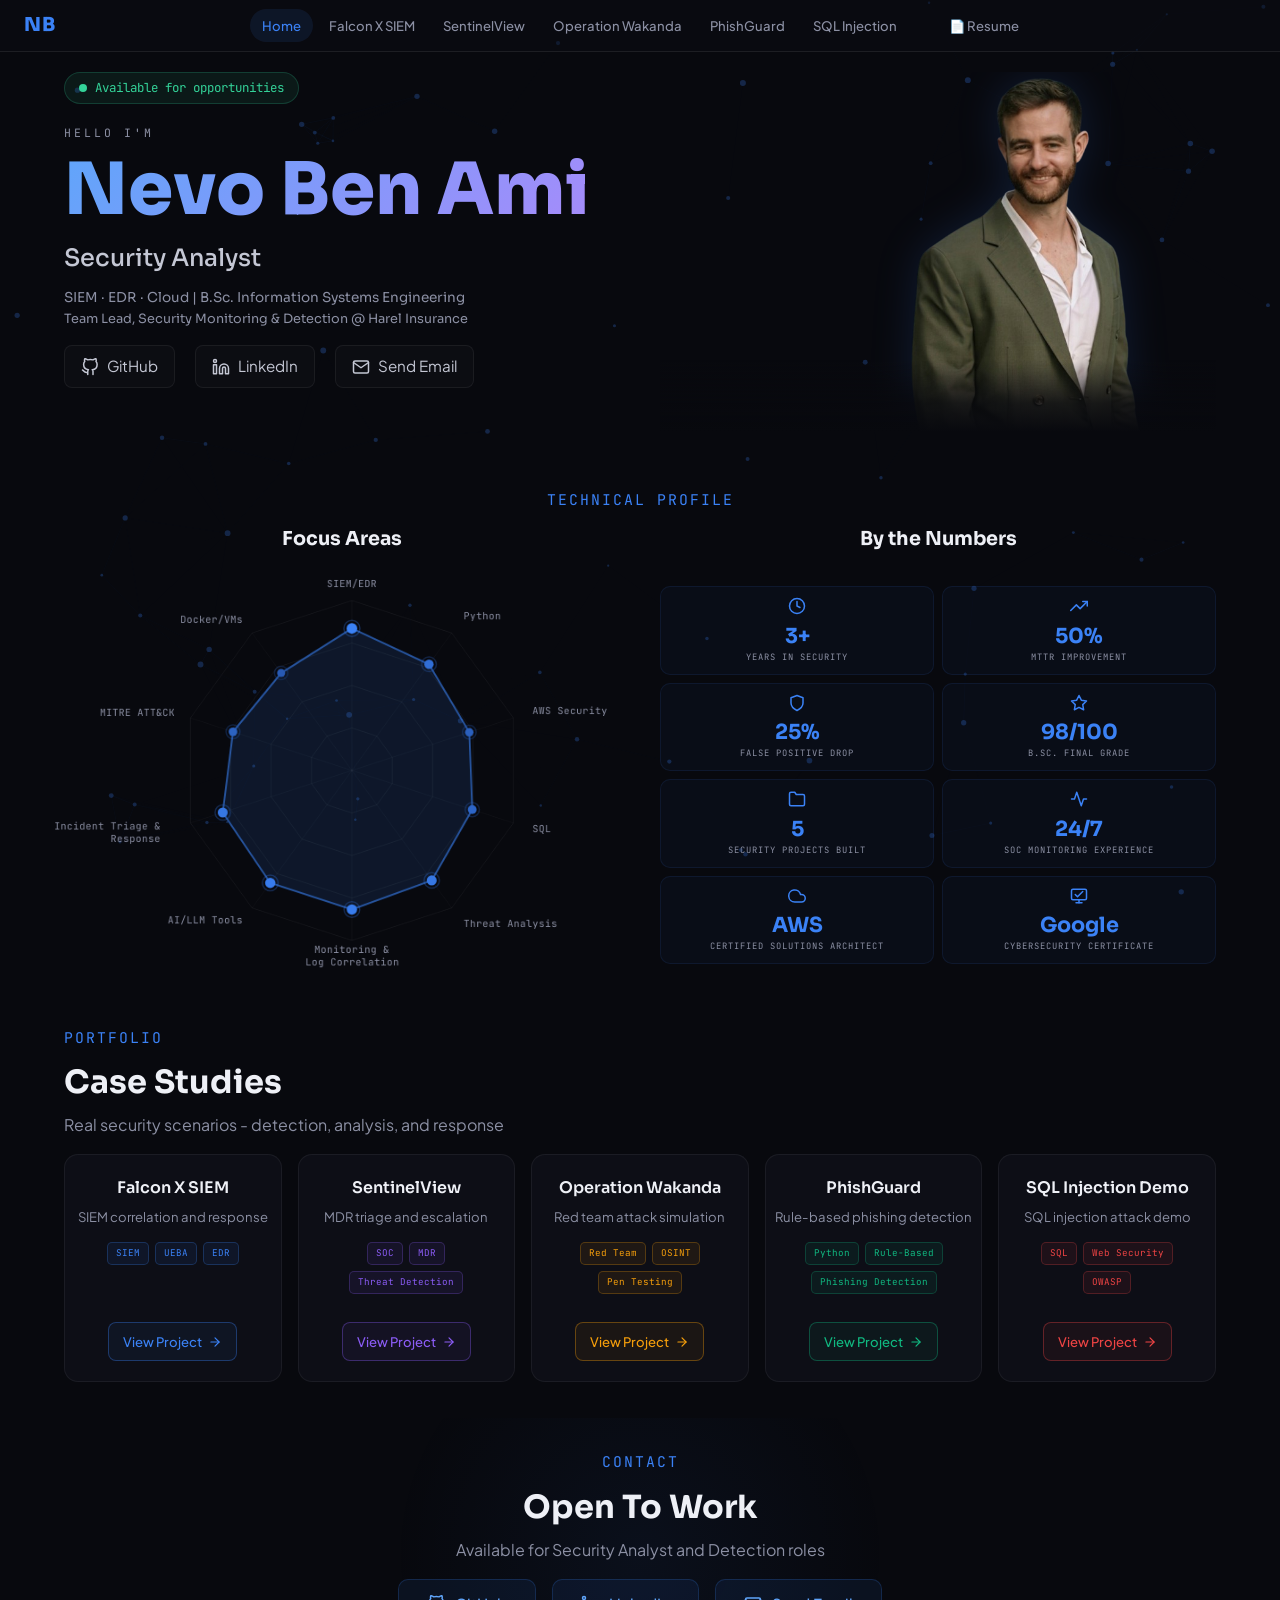
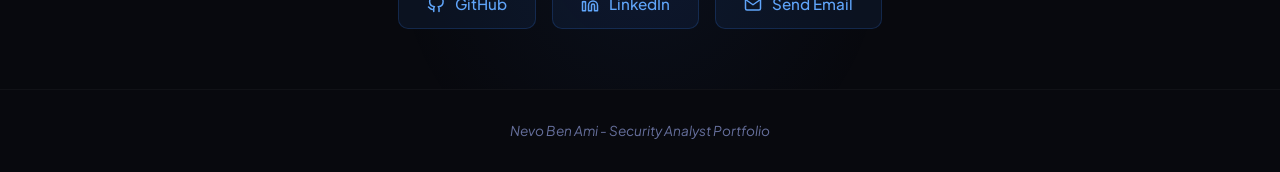
==== commit 8bdc237c: "commit cahnge - 05/04" ====
--- a/portfolio/index.html
+++ b/portfolio/index.html
@@ -53,7 +53,7 @@
         <p class="hero-role fade-in">Security Analyst</p>
 
         <p class="hero-about fade-in">
-          <span class="hero-about-line1">B.Sc. Information Systems Engineering - Cyber Security</span>
+          <span class="hero-about-line1">SIEM · EDR · Cloud | B.Sc. Information Systems Engineering</span>
           <span class="hero-about-line2">Team Lead, Security Monitoring & Detection @ Harel Insurance</span>
         </p>
 
@@ -83,12 +83,12 @@
   <section class="capabilities-stats" id="capabilities">
     <div class="container">
       <div class="capstats-header fade-in">
-        <p class="section-label">Capabilities</p>
+        <p class="section-label">Technical Profile</p>
       </div>
       <div class="capstats-grid">
         <div class="capstats-left fade-in">
-          <h3 class="capstats-col-title">Technical Focus Areas</h3>
-          <div class="radar-container" style="margin-left:0px;margin-top:-30px">
+          <h3 class="capstats-col-title">Focus Areas</h3>
+          <div class="radar-container" style="margin-left:-16px;margin-top:-50px">
             <canvas class="radar-canvas" id="radarCanvas" width="640" height="540"></canvas>
           </div>
         </div>
@@ -145,14 +145,14 @@
   <section class="portfolio" id="portfolio">
     <div class="container">
       <p class="section-label fade-in">Portfolio</p>
-      <h2 class="section-title fade-in">Featured Projects</h2>
-      <p class="section-subtitle fade-in">Each project is a working demo - try it live</p>
+      <h2 class="section-title fade-in">Case Studies</h2>
+      <p class="section-subtitle fade-in">Real security scenarios - detection, analysis, and response</p>
 
       <div class="portfolio-grid">
 
         <div class="project-card fade-in">
           <h3 class="card-title">Falcon X SIEM</h3>
-          <p class="card-desc">SIEM with correlation engine and playbooks</p>
+          <p class="card-desc">SIEM correlation and response</p>
           <div class="card-tags">
             <span class="card-tag" style="color:#3b82f6;background:rgba(59,130,246,0.08);border:1px solid rgba(59,130,246,0.25)">SIEM</span>
             <span class="card-tag" style="color:#3b82f6;background:rgba(59,130,246,0.08);border:1px solid rgba(59,130,246,0.25)">UEBA</span>
@@ -166,7 +166,7 @@
 
         <div class="project-card fade-in">
           <h3 class="card-title">SentinelView</h3>
-          <p class="card-desc">MDR dashboard with triage and escalation</p>
+          <p class="card-desc">MDR triage and escalation</p>
           <div class="card-tags">
             <span class="card-tag" style="color:#8b5cf6;background:rgba(139,92,246,0.08);border:1px solid rgba(139,92,246,0.25)">SOC</span>
             <span class="card-tag" style="color:#8b5cf6;background:rgba(139,92,246,0.08);border:1px solid rgba(139,92,246,0.25)">MDR</span>
@@ -180,7 +180,7 @@
 
         <div class="project-card fade-in">
           <h3 class="card-title">Operation Wakanda</h3>
-          <p class="card-desc">Red team simulation, 7 branching paths</p>
+          <p class="card-desc">Red team attack simulation</p>
           <div class="card-tags">
             <span class="card-tag" style="color:#f59e0b;background:rgba(245,158,11,0.08);border:1px solid rgba(245,158,11,0.25)">Red Team</span>
             <span class="card-tag" style="color:#f59e0b;background:rgba(245,158,11,0.08);border:1px solid rgba(245,158,11,0.25)">OSINT</span>
@@ -194,7 +194,7 @@
 
         <div class="project-card fade-in" id="phishguard-card">
           <h3 class="card-title">PhishGuard</h3>
-          <p class="card-desc">Phishing detector with visual score gauge</p>
+          <p class="card-desc">Rule-based phishing detection</p>
           <div class="card-tags">
             <span class="card-tag" style="color:#10b981;background:rgba(16,185,129,0.08);border:1px solid rgba(16,185,129,0.25)">Python</span>
             <span class="card-tag" style="color:#10b981;background:rgba(16,185,129,0.08);border:1px solid rgba(16,185,129,0.25)">Rule-Based</span>
@@ -208,7 +208,7 @@
 
         <div class="project-card fade-in">
           <h3 class="card-title">SQL Injection Demo</h3>
-          <p class="card-desc">Vulnerable vs. secure login, live SQL animation</p>
+          <p class="card-desc">SQL injection attack demo</p>
           <div class="card-tags">
             <span class="card-tag" style="color:#ef4444;background:rgba(239,68,68,0.08);border:1px solid rgba(239,68,68,0.25)">SQL</span>
             <span class="card-tag" style="color:#ef4444;background:rgba(239,68,68,0.08);border:1px solid rgba(239,68,68,0.25)">Web Security</span>
@@ -229,8 +229,8 @@
     <div class="contact-glow"></div>
     <div class="container" style="text-align:center">
       <p class="section-label fade-in">Contact</p>
-      <h2 class="section-title fade-in">Get In Touch</h2>
-      <p class="section-subtitle contact-subtitle fade-in">Open to Security Analyst, Threat Detection,<br class="mob-br"> Incident Response, and Cloud Security opportunities</p>
+      <h2 class="section-title fade-in">Open To Work</h2>
+      <p class="section-subtitle contact-subtitle fade-in">Available for Security Analyst and Detection roles</p>
       <div class="contact-buttons fade-in">
         <a href="https://github.com/N3V044" target="_blank" rel="noopener" class="contact-btn contact-github">
           <svg viewBox="0 0 24 24" fill="none" stroke="currentColor" stroke-width="2" stroke-linecap="round" stroke-linejoin="round"><path d="M9 19c-5 1.5-5-2.5-7-3m14 6v-3.87a3.37 3.37 0 0 0-.94-2.61c3.14-.35 6.44-1.54 6.44-7A5.44 5.44 0 0 0 20 4.77 5.07 5.07 0 0 0 19.91 1S18.73.65 16 2.48a13.38 13.38 0 0 0-7 0C6.27.65 5.09 1 5.09 1A5.07 5.07 0 0 0 5 4.77a5.44 5.44 0 0 0-1.5 3.78c0 5.42 3.3 6.61 6.44 7A3.37 3.37 0 0 0 9 18.13V22"/></svg>
--- a/portfolio/style.css
+++ b/portfolio/style.css
@@ -314,13 +314,13 @@
   font-size: 2rem;
   font-weight: 700;
   color: var(--tx);
-  margin-bottom: 8px;
+  margin-bottom: 4px;
 }
 
 .section-subtitle {
   color: var(--t3);
   font-size: 1rem;
-  margin-bottom: 32px;
+  margin-bottom: 16px;
 }
 
 /* ============================================================
@@ -374,12 +374,12 @@
   width: auto;
   object-fit: contain;
   object-position: bottom;
-  filter: drop-shadow(0 0 40px rgba(59, 130, 246, 0.25));
+  filter: drop-shadow(0 0 20px rgba(59, 130, 246, 0.15));
   transition: filter 0.4s ease;
 }
 
 .hero-photo:hover .hero-img {
-  filter: drop-shadow(0 0 20px rgba(59,130,246,0.2));
+  filter: drop-shadow(0 0 40px rgba(59,130,246,0.35));
 }
 
 .hero-badge {
@@ -478,6 +478,12 @@
 .hero-about-line2 {
   display: block;
 }
+.hero-about-line1 {
+  font-size: 0.85rem;
+}
+.hero-about-line2 {
+  font-size: 0.80rem;
+}
 
 /* Links row */
 .hero-links {
@@ -555,6 +561,7 @@
   text-align: center;
   display: flex;
   flex-direction: column;
+  justify-content: center;
   align-items: center;
   padding: 0;
   margin: 0;
@@ -692,12 +699,11 @@
 .card-desc {
   color: var(--t3);
   font-size: 0.82rem;
-  margin-bottom: 12px;
+  margin-bottom: 16px;
   flex-grow: 1;
-  display: -webkit-box;
-  -webkit-line-clamp: 2;
-  -webkit-box-orient: vertical;
+  white-space: nowrap;
   overflow: hidden;
+  text-overflow: ellipsis;
   line-height: 1.5;
 }
 
@@ -705,7 +711,7 @@
   display: flex;
   flex-wrap: wrap;
   gap: 6px;
-  margin-bottom: 14px;
+  margin-bottom: 10px;
   justify-content: center;
   min-height: 70px;
   align-items: flex-start;
@@ -1318,20 +1324,22 @@
     flex-shrink: 0;
   }
   .hero-about {
-    font-size: 0.7rem;
+    font-size: 1.3rem;
     line-height: 1.8;
     text-align: center;
     width: 100%;
     margin: -8px auto 0;
+    color: var(--t3);
   }
   .hero-about-line1,
   .hero-about-line2 {
     display: block;
-    white-space: nowrap;
-    font-size: 0.62rem;
+    white-space: normal;
     transform: scale(0.92);
     transform-origin: center;
   }
+  .hero-about-line1 { font-size: 0.6rem; }
+  .hero-about-line2 { font-size: 0.54rem; }
   .hero-badge { font-size: 0.65rem; padding: 4px 10px; }
 
   /* === CAPABILITIES === */
@@ -1345,6 +1353,11 @@
     max-width: 420px;
     margin: 0 auto;
   }
+  .radar-container {
+    margin-top: -34px !important;
+  }
+  .capstats-col-title { margin-bottom: 6px; }
+  .capstats-right .capstats-col-title { margin-bottom: 16px; }
   .radar-canvas {
     max-width: 100%;
     height: auto;
@@ -1371,7 +1384,7 @@
 
   /* === PORTFOLIO === */
   .section-subtitle {
-    font-size: 0.92rem;
+    font-size: 0.68rem;
     color: var(--t3);
     margin-bottom: 16px;
     text-align: center;
@@ -1600,7 +1613,7 @@
 
   /* === SECTION LABELS === */
   .section-label { font-size: 0.8rem; text-align: center; display: block; }
-  .section-title { font-size: 1.5rem; text-align: center; margin-bottom: 8px; }
+  .section-title { font-size: 1.5rem; text-align: center; margin-bottom: 4px; }
 
   .portfolio {
     padding-bottom: 0px;
@@ -1635,6 +1648,9 @@
   .proj-desc { font-size: 0.64rem; }
   .hero { padding: 12px 14px; }
   .hero-badge { font-size: 0.65rem; padding: 4px 10px; }
+  .hero-about { color: var(--t3); font-size: 1.3rem; }
+  .hero-about-line1 { font-size: 0.6rem; }
+  .hero-about-line2 { font-size: 0.54rem; }
   .hero-name { font-size: 2.5rem; }
   .hero-links a {
     width: 38px !important;
